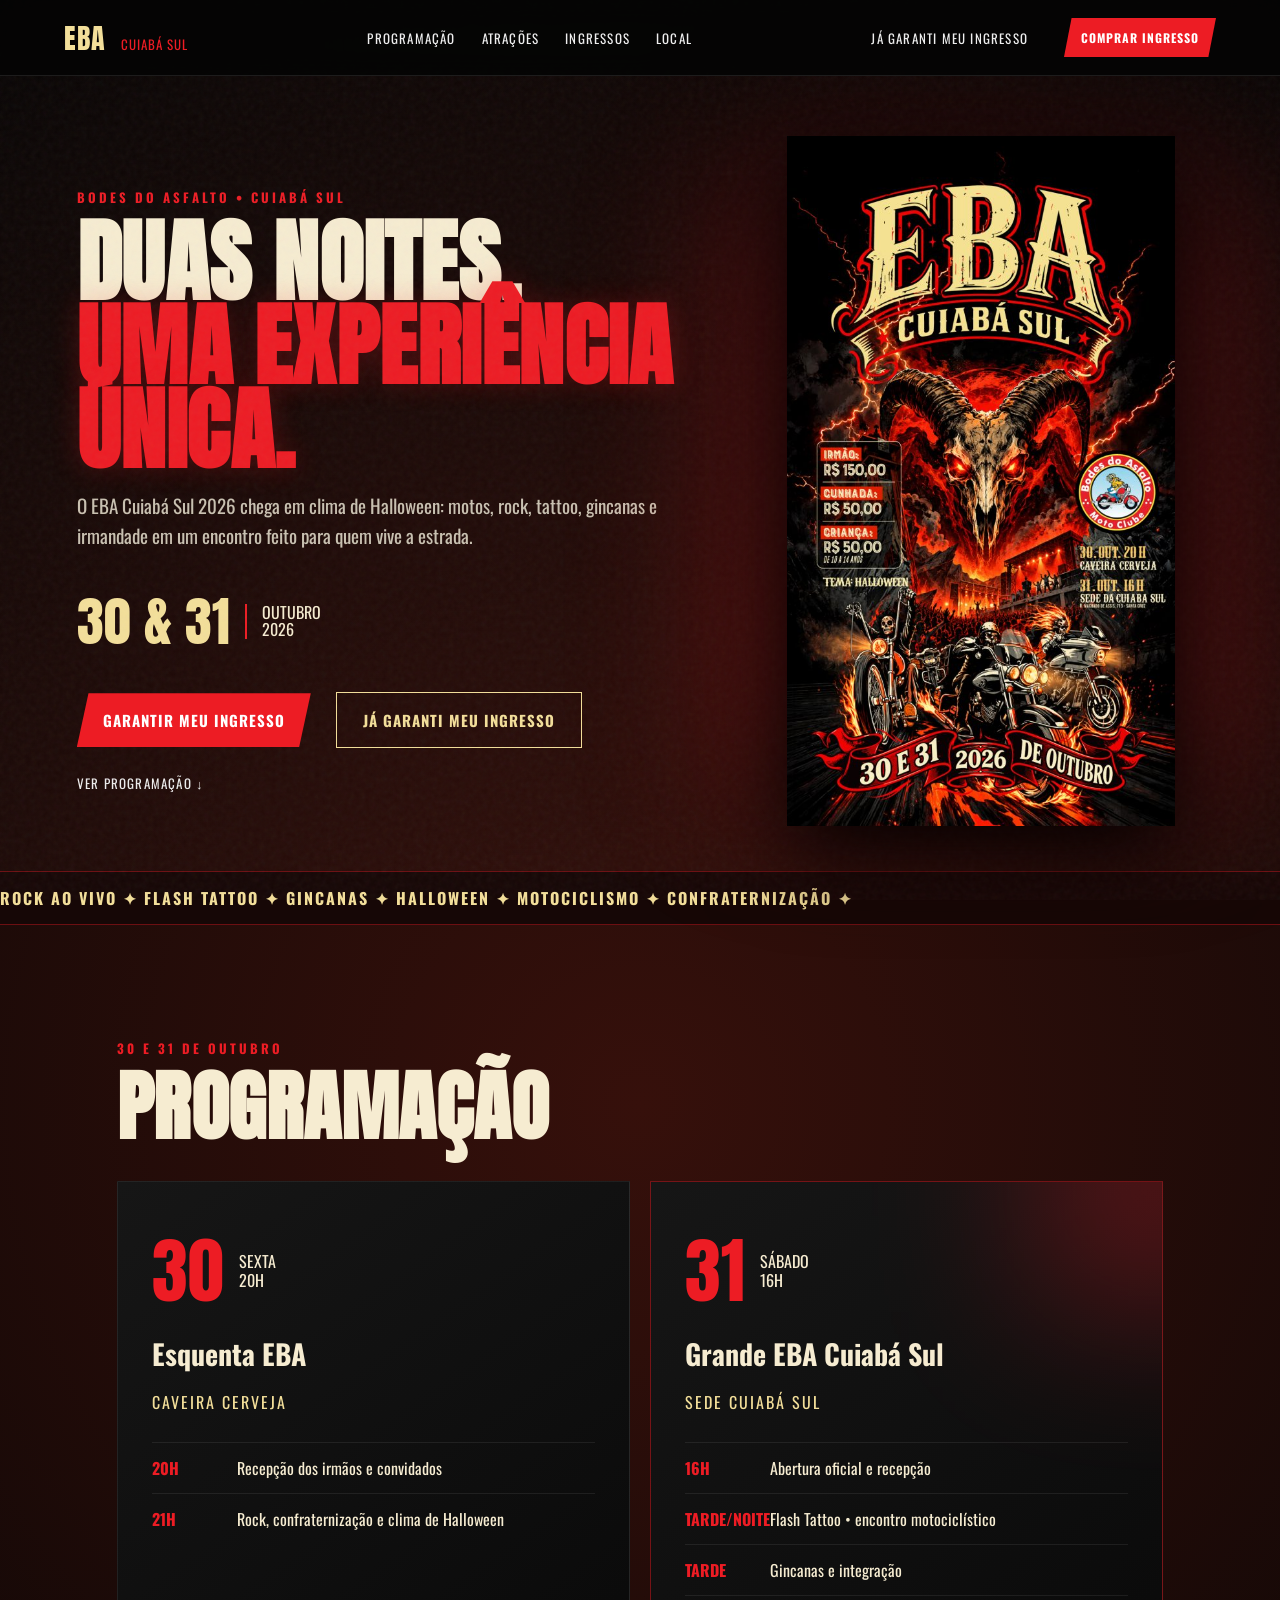
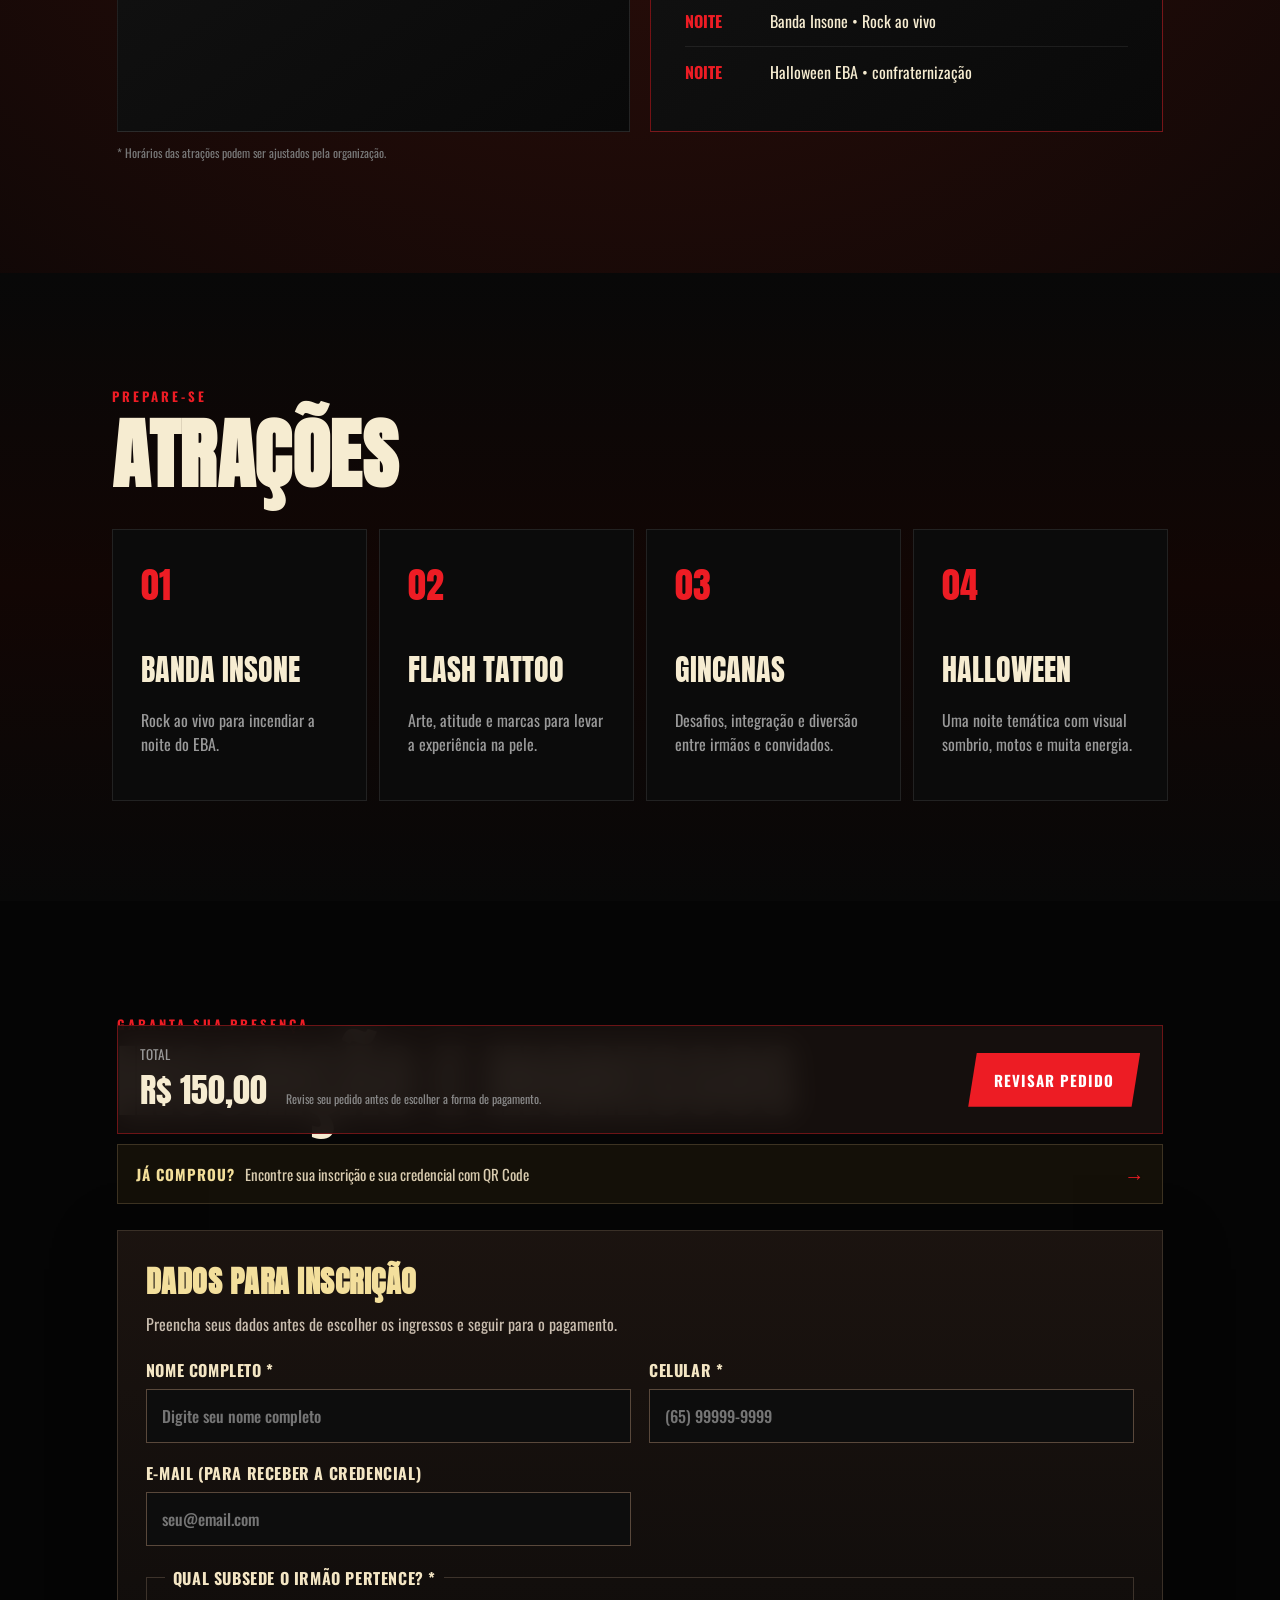
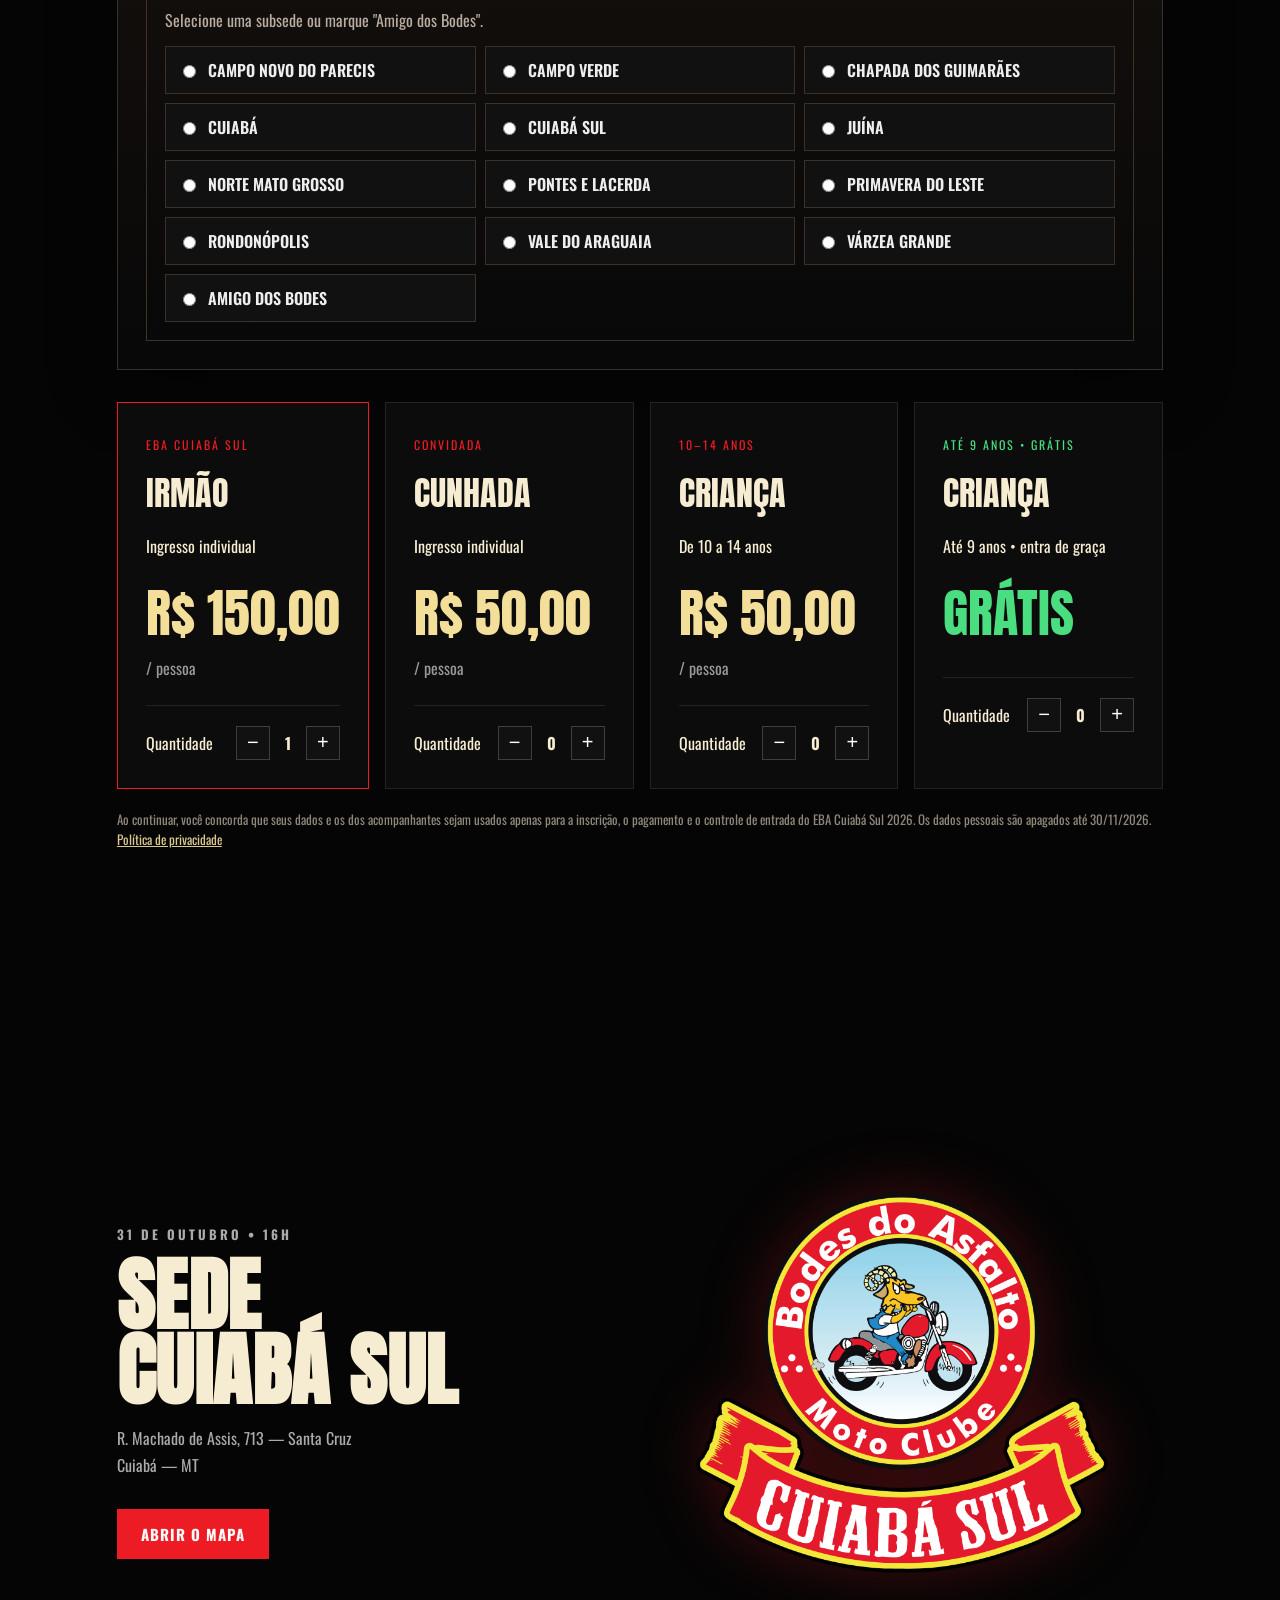
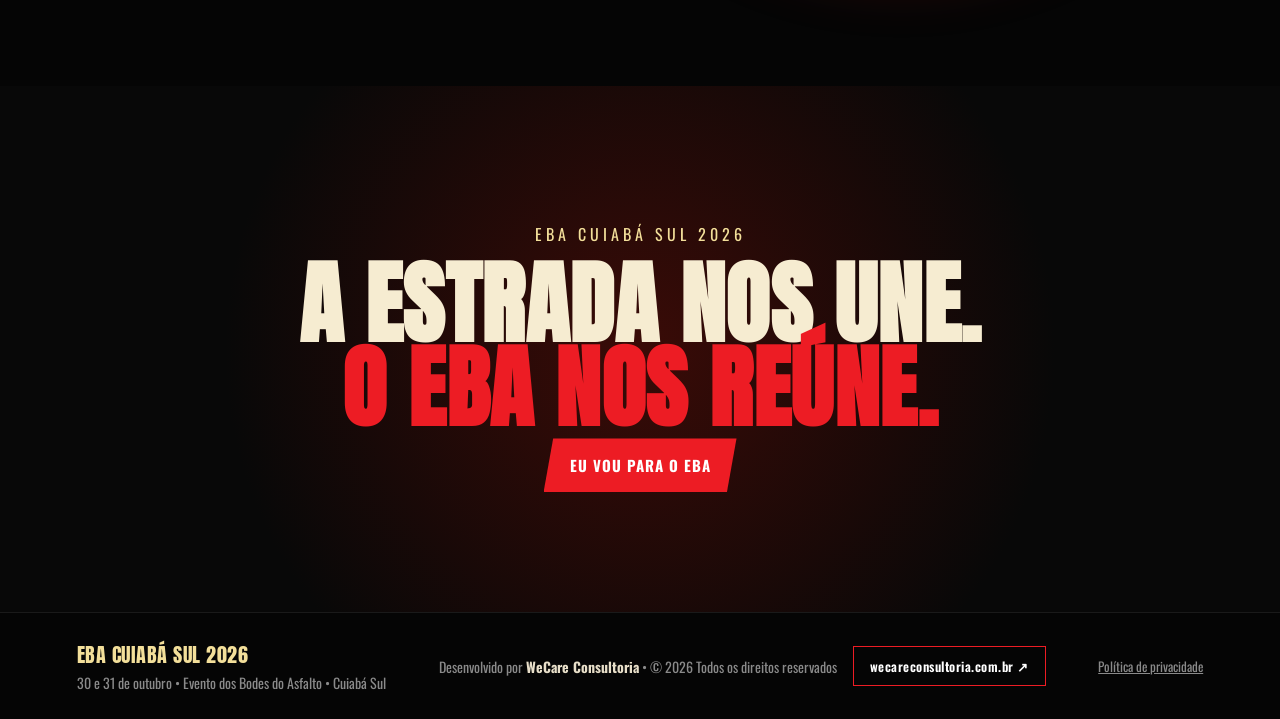
==== public/index.html @ f0565ae1 "Pacote lacrado EBA Cuiabá Sul 2026 (2026-09-26)" ====
<!doctype html><html lang="pt-BR"><head><meta charset="utf-8"><meta name="viewport" content="width=device-width,initial-scale=1"><meta name="theme-color" content="#080808"><title>EBA Cuiabá Sul 2026 — Halloween</title><meta name="description" content="EBA Cuiabá Sul 2026 — 30 e 31 de outubro. Rock, Flash Tattoo, gincanas e Halloween com os Bodes do Asfalto. Ingressos online.">
<link rel="icon" href="/assets/favicon.png" type="image/png">
<meta property="og:type" content="website">
<meta property="og:site_name" content="EBA Cuiabá Sul 2026">
<meta property="og:locale" content="pt_BR">
<meta property="og:url" content="__SITE_URL__/">
<meta property="og:title" content="EBA Cuiabá Sul 2026 — 30 e 31 de outubro">
<meta property="og:description" content="Rock ao vivo, Flash Tattoo, gincanas e Halloween com os Bodes do Asfalto • Cuiabá Sul. Garanta seu ingresso online.">
<meta property="og:image" content="__SITE_URL__/assets/og-image.jpg">
<meta property="og:image:width" content="1200">
<meta property="og:image:height" content="630">
<meta property="og:image:alt" content="Cartaz do EBA Cuiabá Sul 2026">
<meta name="twitter:card" content="summary_large_image"><link rel="preconnect" href="https://fonts.googleapis.com"><link rel="preconnect" href="https://fonts.gstatic.com" crossorigin><link href="https://fonts.googleapis.com/css2?family=Anton&family=Oswald:wght@400;500;600;700&display=swap" rel="stylesheet"><link rel="stylesheet" href="style.css"></head><body>
<div class="embers"></div>
<header><a class="brand" href="#top">EBA <span>CUIABÁ SUL</span></a><nav><a href="#programacao">Programação</a><a href="#atracoes">Atrações</a><a href="#ingressos">Ingressos</a><a href="#local">Local</a></nav><a class="ghost header-mine" href="/minha-inscricao">JÁ GARANTI MEU INGRESSO</a><a class="btn mini" href="#ingressos">COMPRAR INGRESSO</a></header>
<main id="top">
<section class="hero"><div class="hero-copy"><p class="eyebrow">BODES DO ASFALTO • CUIABÁ SUL</p><h1>DUAS NOITES.<br><em>UMA EXPERIÊNCIA<br>ÚNICA.</em></h1><p class="lead">O EBA Cuiabá Sul 2026 chega em clima de Halloween: motos, rock, tattoo, gincanas e irmandade em um encontro feito para quem vive a estrada.</p><div class="date"><strong>30 & 31</strong><span>OUTUBRO<br>2026</span></div><div class="actions"><a class="btn" href="#ingressos">GARANTIR MEU INGRESSO</a><a class="btn btn-outline" href="/minha-inscricao">JÁ GARANTI MEU INGRESSO</a><a class="ghost" href="#programacao">VER PROGRAMAÇÃO ↓</a></div></div><div class="poster-wrap"><img src="assets/poster-600.jpg" srcset="assets/poster-600.jpg 600w, assets/poster-1000.jpg 1000w" sizes="(max-width:850px) 420px, 400px" width="600" height="1067" alt="Cartaz EBA Cuiabá Sul 2026" fetchpriority="high"></div></section>
<section class="ticker"><span>ROCK AO VIVO ✦ FLASH TATTOO ✦ GINCANAS ✦ HALLOWEEN ✦ MOTOCICLISMO ✦ CONFRATERNIZAÇÃO ✦</span></section>
<section id="programacao" class="section"><div class="section-title"><p>30 E 31 DE OUTUBRO</p><h2>PROGRAMAÇÃO</h2></div><div class="days"><article><div class="dayhead"><b>30</b><span>SEXTA<br>20H</span></div><h3>Esquenta EBA</h3><p class="place">Caveira Cerveja</p><ul><li><time>20h</time><span>Recepção dos irmãos e convidados</span></li><li><time>21h</time><span>Rock, confraternização e clima de Halloween</span></li></ul></article><article class="hot"><div class="dayhead"><b>31</b><span>SÁBADO<br>16H</span></div><h3>Grande EBA Cuiabá Sul</h3><p class="place">Sede Cuiabá Sul</p><ul><li><time>16h</time><span>Abertura oficial e recepção</span></li><li><time>tarde/noite</time><span>Flash Tattoo • encontro motociclístico</span></li><li><time>tarde</time><span>Gincanas e integração</span></li><li><time>noite</time><span>Banda Insone • Rock ao vivo</span></li><li><time>noite</time><span>Halloween EBA • confraternização</span></li></ul></article></div><p class="note">* Horários das atrações podem ser ajustados pela organização.</p></section>
<section id="atracoes" class="section attractions"><div class="section-title"><p>PREPARE-SE</p><h2>ATRAÇÕES</h2></div><div class="grid"><article><span>01</span><h3>BANDA INSONE</h3><p>Rock ao vivo para incendiar a noite do EBA.</p></article><article><span>02</span><h3>FLASH TATTOO</h3><p>Arte, atitude e marcas para levar a experiência na pele.</p></article><article><span>03</span><h3>GINCANAS</h3><p>Desafios, integração e diversão entre irmãos e convidados.</p></article><article><span>04</span><h3>HALLOWEEN</h3><p>Uma noite temática com visual sombrio, motos e muita energia.</p></article></div></section>
<section id="ingressos" class="section tickets">
<div class="section-title"><p>GARANTA SUA PRESENÇA</p><h2>INSCRIÇÃO E INGRESSOS</h2></div>
<a class="already-bought" href="/minha-inscricao"><span>Já comprou?</span> Encontre sua inscrição e sua credencial com QR Code <b>→</b></a>

<form class="registration" id="registrationForm" novalidate>
  <h3>DADOS PARA INSCRIÇÃO</h3>
  <p class="intro">Preencha seus dados antes de escolher os ingressos e seguir para o pagamento.</p>
  <div class="form-grid">
    <div class="field"><label for="fullName">Nome completo *</label><input id="fullName" name="fullName" type="text" autocomplete="name" required placeholder="Digite seu nome completo"></div>
    <div class="field"><label for="phone">Celular *</label><input id="phone" name="phone" type="tel" autocomplete="tel" required placeholder="(65) 99999-9999"></div>
    <div class="field"><label for="email">E-mail (para receber a credencial)</label><input id="email" name="email" type="email" autocomplete="email" placeholder="seu@email.com"></div>
    <fieldset class="affiliation">
      <legend>Qual subsede o irmão pertence? *</legend>
      <p>Selecione uma subsede ou marque "Amigo dos Bodes".</p>
      <div class="radio-grid">
        <label class="radio-option"><input type="radio" name="affiliation" value="CAMPO NOVO DO PARECIS" required> CAMPO NOVO DO PARECIS</label>
        <label class="radio-option"><input type="radio" name="affiliation" value="CAMPO VERDE"> CAMPO VERDE</label>
        <label class="radio-option"><input type="radio" name="affiliation" value="CHAPADA DOS GUIMARÃES"> CHAPADA DOS GUIMARÃES</label>
        <label class="radio-option"><input type="radio" name="affiliation" value="CUIABÁ"> CUIABÁ</label>
        <label class="radio-option"><input type="radio" name="affiliation" value="CUIABÁ SUL"> CUIABÁ SUL</label>
        <label class="radio-option"><input type="radio" name="affiliation" value="JUÍNA"> JUÍNA</label>
        <label class="radio-option"><input type="radio" name="affiliation" value="NORTE MATO GROSSO"> NORTE MATO GROSSO</label>
        <label class="radio-option"><input type="radio" name="affiliation" value="PONTES E LACERDA"> PONTES E LACERDA</label>
        <label class="radio-option"><input type="radio" name="affiliation" value="PRIMAVERA DO LESTE"> PRIMAVERA DO LESTE</label>
        <label class="radio-option"><input type="radio" name="affiliation" value="RONDONÓPOLIS"> RONDONÓPOLIS</label>
        <label class="radio-option"><input type="radio" name="affiliation" value="VALE DO ARAGUAIA"> VALE DO ARAGUAIA</label>
        <label class="radio-option"><input type="radio" name="affiliation" value="VÁRZEA GRANDE"> VÁRZEA GRANDE</label>
        <label class="radio-option"><input type="radio" name="affiliation" value="AMIGO DOS BODES"> AMIGO DOS BODES</label>
      </div>
    </fieldset>
  </div>
  <div class="form-error" id="formError"></div>
</form>

<div class="ticket-grid" id="ticketGrid"></div>

<div class="participants" id="participants">
  <h3>QUEM VAI AO EVENTO</h3>
  <p class="intro">Informe o nome de cada pessoa. Eles aparecem na credencial e são conferidos na entrada.</p>
  <div class="participants-grid" id="participantsGrid"></div>
  <div class="form-error" id="participantsError"></div>
</div>

<p class="lgpd-note">Ao continuar, você concorda que seus dados e os dos acompanhantes sejam usados apenas para a inscrição, o pagamento e o controle de entrada do EBA Cuiabá Sul 2026. Os dados pessoais são apagados até 30/11/2026. <a href="/privacidade" target="_blank" rel="noopener">Política de privacidade</a></p>
<div class="checkout">
  <div>
    <small>TOTAL</small>
    <strong id="total">R$ 0,00</strong>
    <p>Revise seu pedido antes de escolher a forma de pagamento.</p>
  </div>
  <button class="btn" id="checkoutBtn" disabled>REVISAR PEDIDO</button>
</div>
</section>
<section id="local" class="section location"><div><p class="eyebrow">31 DE OUTUBRO • 16H</p><h2>SEDE<br>CUIABÁ SUL</h2><p>R. Machado de Assis, 713 — Santa Cruz<br>Cuiabá — MT</p><a class="btn map-btn" target="_blank" rel="noopener" href="https://share.google/f4AAAOdwcrTIHByKu">ABRIR O MAPA</a></div><div class="club-logo"><img src="assets/logo-cuiaba-sul.png" alt="Bodes do Asfalto Moto Clube — Cuiabá Sul"></div></section>
<section class="final"><p>EBA CUIABÁ SUL 2026</p><h2>A ESTRADA NOS UNE.<br><span>O EBA NOS REÚNE.</span></h2><a class="btn" href="#ingressos">EU VOU PARA O EBA</a></section>

<!-- Modal revisão de pedido (#10 + #15) -->
<div class="modal-overlay hidden" id="reviewModal">
  <div class="modal review-modal">
    <h3>REVISAR PEDIDO</h3>
    <div id="reviewBody"></div>
    <div class="modal-actions review-pay-actions">
      <button class="ghost" id="reviewCancel">VOLTAR</button>
      <button class="btn" id="reviewPayPresencial" style="background:#1e3a5f">PAGAR NO EVENTO</button>
      <button class="btn" id="reviewPayOnline">PAGAR ONLINE (PIX OU CARTÃO)</button>
    </div>
  </div>
</div>
</main><footer class="site-footer site-footer-main">
  <div class="sf-event"><b>EBA CUIABÁ SUL 2026</b><span>30 e 31 de outubro • Evento dos Bodes do Asfalto • Cuiabá Sul</span></div>
  <div class="sf-dev">
    <span>Desenvolvido por <b>WeCare Consultoria</b> • © 2026 Todos os direitos reservados</span>
    <a class="sf-btn" href="https://wecareconsultoria.com.br" target="_blank" rel="noopener">wecareconsultoria.com.br ↗</a>
  </div>
  <a class="sf-privacy" href="/privacidade">Política de privacidade</a>
</footer>
<div class="toast" id="toast"></div><script src="app.js"></script></body></html>
---- public/style.css ----
:root{--red:#ed1c24;--orange:#ff4b0b;--cream:#f3df9a;--black:#070707;--panel:#111;--muted:#aaa}*{box-sizing:border-box}html{scroll-behavior:smooth}body{margin:0;background:#050505;color:#f6ecd1;font-family:Oswald,Arial,sans-serif;background-image:radial-gradient(circle at 50% 20%,#36100b 0,transparent 30%);overflow-x:hidden}body:before{content:"";position:fixed;inset:0;pointer-events:none;opacity:.16;background-image:url("data:image/svg+xml,%3Csvg viewBox='0 0 180 180' xmlns='http://www.w3.org/2000/svg'%3E%3Cfilter id='n'%3E%3CfeTurbulence type='fractalNoise' baseFrequency='.9' numOctaves='4' stitchTiles='stitch'/%3E%3C/filter%3E%3Crect width='100%25' height='100%25' filter='url(%23n)' opacity='.3'/%3E%3C/svg%3E")}header{height:76px;padding:0 5vw;display:flex;align-items:center;gap:36px;position:sticky;top:0;z-index:20;background:#050505e8;border-bottom:1px solid #ffffff18;backdrop-filter:blur(12px)}.brand{font-family:Anton;color:var(--cream);font-size:28px;text-decoration:none;letter-spacing:1px}.brand span{font-family:Oswald;color:var(--red);font-size:13px;margin-left:7px}nav{display:flex;gap:26px;margin:auto}nav a,.ghost{color:#eee;text-decoration:none;text-transform:uppercase;font-size:13px;letter-spacing:1.2px}.btn{display:inline-block;border:0;background:var(--red);color:#fff;text-decoration:none;padding:16px 26px;font:700 15px Oswald;letter-spacing:1px;clip-path:polygon(5% 0,100% 0,95% 100%,0 100%);cursor:pointer;transition:.2s}.btn:hover{background:var(--orange);transform:translateY(-2px)}.btn.mini{padding:11px 17px;font-size:12px}.hero{min-height:780px;max-width:1380px;margin:auto;padding:60px 6vw 40px;display:grid;grid-template-columns:1.05fr .75fr;align-items:center;gap:60px}.eyebrow,.section-title p{color:var(--red);font-weight:700;letter-spacing:3px;font-size:13px}.hero h1,.section h2,.final h2{font-family:Anton;margin:8px 0;line-height:.94;letter-spacing:.5px}.hero h1{font-size:clamp(58px,7vw,108px)}.hero h1 em{font-style:normal;color:var(--red);text-shadow:0 0 28px #ed1c2440}.lead{max-width:650px;color:#c9c1b1;font-size:19px;line-height:1.55}.date{display:flex;align-items:center;gap:15px;margin:30px 0}.date strong{font:400 54px Anton;color:var(--cream)}.date span{border-left:2px solid var(--red);padding-left:15px;line-height:1.1}.actions{display:flex;align-items:center;gap:25px}.poster-wrap{position:relative}.poster-wrap:before{content:"";position:absolute;inset:5% -8%;background:#ed1c24;filter:blur(80px);opacity:.25}.poster-wrap img{position:relative;width:100%;max-height:690px;object-fit:contain;filter:drop-shadow(0 25px 45px #000)}.ticker{overflow:hidden;border-block:1px solid #ed1c2466;background:#160706;padding:14px 0;color:var(--cream);font-weight:700;letter-spacing:2px;white-space:nowrap}.ticker span{display:block;width:max-content;animation:tick 24s linear infinite}@keyframes tick{to{transform:translate(-50%)}}.section{max-width:1200px;margin:auto;padding:100px 6vw}.section-title{margin-bottom:38px}.section h2{font-size:clamp(50px,6vw,82px)}.days{display:grid;grid-template-columns:1fr 1fr;gap:20px}.days article{background:linear-gradient(145deg,#161616,#090909);border:1px solid #ffffff17;padding:34px;position:relative;overflow:hidden}.days article.hot{border-color:#ed1c2477}.days article.hot:after{content:"";position:absolute;width:250px;height:250px;background:#ed1c24;right:-120px;top:-120px;filter:blur(80px);opacity:.3}.dayhead{display:flex;align-items:center;gap:15px}.dayhead b{font:72px Anton;color:var(--red)}.dayhead span{line-height:1.2}.days h3{font-size:28px;margin:8px 0}.place{color:var(--cream);text-transform:uppercase;letter-spacing:2px}.days ul{list-style:none;padding:0;margin:28px 0 0}.days li{display:grid;grid-template-columns:70px 1fr;gap:15px;padding:13px 0;border-top:1px solid #ffffff13}.days time{color:var(--red);font-weight:700;text-transform:uppercase}.note{font-size:12px;color:#777}.attractions{max-width:none;background:linear-gradient(#080808,#120604,#080808)}.attractions>.section-title,.attractions>.grid{max-width:1056px;margin-left:auto;margin-right:auto}.grid{display:grid;grid-template-columns:repeat(4,1fr);gap:12px}.grid article{min-height:250px;border:1px solid #ffffff18;padding:28px;background:#0b0b0b}.grid article:hover{border-color:var(--red);transform:translateY(-5px);transition:.2s}.grid span{color:var(--red);font:36px Anton}.grid h3{font:30px Anton;margin:35px 0 8px}.grid p{color:#999;line-height:1.5}.ticket-grid{display:grid;grid-template-columns:repeat(3,1fr);gap:16px}.ticket{background:#0c0c0c;border:1px solid #ffffff18;padding:28px}.ticket.featured{border-color:var(--red)}.ticket .tag{color:var(--red);font-size:12px;letter-spacing:2px}.ticket h3{font:34px Anton;margin:12px 0}.ticket .price{font:52px Anton;color:var(--cream)}.ticket .price small{font:16px Oswald;color:#999}.qty{display:flex;align-items:center;justify-content:space-between;margin-top:25px;border-top:1px solid #ffffff18;padding-top:20px}.counter{display:flex;align-items:center;gap:15px}.counter button{width:34px;height:34px;border:1px solid #ffffff30;background:#111;color:#fff;font-size:20px;cursor:pointer}.checkout{position:sticky;bottom:16px;margin-top:24px;padding:18px 22px;background:#17100eef;border:1px solid #ed1c2466;backdrop-filter:blur(14px);display:flex;justify-content:space-between;align-items:center;z-index:10}.checkout small{display:block;color:#999}.checkout strong{font:34px Anton}.checkout p{display:inline;margin-left:15px;color:#888;font-size:12px}.checkout .btn:disabled{opacity:.35;cursor:not-allowed}.location{display:grid;grid-template-columns:1fr 1fr;align-items:center;min-height:500px}.location h2{font-size:80px}.location p{color:#aaa;line-height:1.7}.skull{font-size:230px;text-align:center;filter:drop-shadow(0 0 40px #ed1c2460);opacity:.7}.final{text-align:center;padding:120px 6vw;background:radial-gradient(circle,#3a0b07 0,#080808 60%)}.final>p{letter-spacing:4px;color:var(--cream)}.final h2{font-size:clamp(48px,7vw,90px)}.final h2 span{color:var(--red)}footer{padding:35px 6vw;border-top:1px solid #ffffff15;display:flex;justify-content:space-between;color:#777}footer div{display:flex;gap:15px}footer b{color:var(--cream)}.toast{position:fixed;right:20px;bottom:20px;background:#151515;border:1px solid var(--red);padding:14px 18px;z-index:99;display:none;max-width:340px}@media(max-width:850px){header nav{display:none}.mini{margin-left:auto}.hero{grid-template-columns:1fr;padding-top:45px}.poster-wrap{order:-1}.poster-wrap img{max-height:510px}.hero h1{font-size:58px}.days,.grid,.ticket-grid,.location{grid-template-columns:1fr}.grid{gap:8px}.grid article{min-height:180px}.checkout p{display:none}.skull{font-size:150px}.section{padding:70px 5vw}.actions{align-items:flex-start;flex-direction:column}.hero{gap:20px}.poster-wrap{max-width:420px;margin:auto}footer{flex-direction:column;gap:10px}.location h2{font-size:58px}}.registration{margin-bottom:32px;padding:28px;border:1px solid #3a3027;background:linear-gradient(180deg,#1c1410f5,#080808fa);box-shadow:0 18px 60px #00000059}.registration h3{font-family:Anton,sans-serif;font-size:30px;margin:0 0 8px;color:#f3df9c;letter-spacing:.5px}.registration .intro{margin:0 0 22px;color:#c8bcae}.form-grid{display:grid;grid-template-columns:1fr 1fr;gap:18px}.field{display:flex;flex-direction:column;gap:7px}.field.full{grid-column:1/-1}.field label,.affiliation legend{font-family:Oswald,sans-serif;font-weight:700;text-transform:uppercase;letter-spacing:.6px;color:#f4e6c4}.field input{width:100%;box-sizing:border-box;background:#0d0d0d;border:1px solid #59483b;color:#fff;padding:14px 15px;font:500 16px Oswald,sans-serif;outline:none}.field input:focus{border-color:#e31b12;box-shadow:0 0 0 2px #e31b1229}.affiliation{grid-column:1/-1;border:1px solid #3d332b;padding:18px;margin:2px 0 0}.affiliation legend{padding:0 8px}.affiliation>p{margin:0 0 14px;color:#b9ada1}.radio-grid{display:grid;grid-template-columns:repeat(3,minmax(0,1fr));gap:9px}.radio-option{display:flex;align-items:center;gap:9px;border:1px solid #3b312a;background:#111;padding:11px 12px;cursor:pointer;color:#eee;font-family:Oswald,sans-serif;font-weight:600}.radio-option:has(input:checked){border-color:#e31b12;background:#21100e}.radio-option input{accent-color:#e31b12}.form-error{display:none;margin:14px 0 0;padding:12px;border-left:3px solid #e31b12;background:#200d0b;color:#ffd9d5}.checkout-note{max-width:620px;color:#a99e94;font-size:13px;line-height:1.5}@media(max-width:760px){.form-grid{grid-template-columns:1fr}.field.full,.affiliation{grid-column:auto}.radio-grid{grid-template-columns:1fr}.registration{padding:20px}}.club-logo{text-align:center}.club-logo img{width:min(100%,430px);height:auto;object-fit:contain;filter:drop-shadow(0 0 30px #ed1c2440)}@media(max-width:850px){.club-logo img{max-width:300px}}.map-btn{display:inline-block;margin-top:14px;background:var(--red);color:#fff;text-transform:uppercase;clip-path:none;border-radius:0;padding:14px 24px}.map-btn:hover{background:var(--orange);color:#fff}.modal-overlay{position:fixed;inset:0;background:#000000bf;display:flex;align-items:center;justify-content:center;z-index:200;padding:20px}.modal{background:#111;border:1px solid #333;padding:32px;max-width:500px;width:100%;text-align:center}.modal h3{font-family:Anton;font-size:30px;margin:0 0 16px;letter-spacing:.5px}.review-person{text-align:left;border:1px solid #2a2a2a;padding:14px;margin-bottom:12px;background:#0c0c0c}.review-person p{margin:3px 0;font-size:15px;color:#ccc}.review-person strong{color:#f3df9a}.review-items{text-align:left;margin-bottom:12px}.review-row{display:flex;justify-content:space-between;padding:8px 0;border-bottom:1px solid #1a1a1a;font-size:15px}.review-row b{color:#f3df9a}.review-total{display:flex;justify-content:space-between;padding:12px 0;font-size:18px;border-top:2px solid #333;margin-bottom:14px}.review-total strong{font-family:Anton;font-size:26px;color:#f3df9a}.review-note{color:#888;font-size:13px;margin:0 0 18px}.review-pay-actions{display:flex;gap:10px;justify-content:center;flex-wrap:wrap}.review-pay-actions .btn,.review-pay-actions .ghost{flex:1;min-width:130px;padding:13px 12px;font-size:13px}.modal-actions{display:flex;gap:10px;justify-content:center;margin-top:20px;flex-wrap:wrap}.modal-actions .ghost{background:none;border:1px solid #444;color:#aaa;padding:12px 22px;font:700 14px Oswald;letter-spacing:1px;cursor:pointer}.modal-actions .ghost:hover{border-color:#fff;color:#fff}.hidden{display:none!important}.header-mine{white-space:nowrap}.btn-outline{background:transparent;border:1px solid var(--cream);color:var(--cream)}.btn-outline:hover{background:var(--cream);color:#111}.already-bought{display:flex;align-items:center;gap:10px;flex-wrap:wrap;margin:-14px 0 26px;padding:14px 18px;background:#141008;border:1px solid #3d3322;color:#d9ccb0;text-decoration:none;font-size:15px}.already-bought span{color:var(--cream);font-weight:700;text-transform:uppercase;letter-spacing:1px}.already-bought b{margin-left:auto;color:var(--red);font-size:20px}.already-bought:hover{border-color:var(--cream)}@media(max-width:1100px){.header-mine{display:none}}@media(max-width:850px){.actions .btn{width:100%;text-align:center}}.actions{flex-wrap:wrap}.btn-outline{clip-path:none}.participants{margin-top:24px;padding:24px 28px;border:1px solid #3a3027;background:linear-gradient(180deg,#1c1410f5,#080808fa)}.participants h3{font-family:Anton,sans-serif;font-size:28px;margin:0 0 6px;color:#f3df9c;letter-spacing:.5px}.participants .intro{margin:0 0 18px;color:#c8bcae}.participants-grid{display:grid;grid-template-columns:1fr 1fr;gap:14px 18px}.participant-buyer{display:flex;flex-direction:column;gap:7px}.participant-buyer span{font-family:Oswald,sans-serif;font-weight:700;text-transform:uppercase;letter-spacing:.6px;color:#f4e6c4}.participant-buyer b{padding:14px 15px;border:1px dashed #59483b;color:#bfb3a2;font-weight:500}.field input.invalid{border-color:#e31b12;box-shadow:0 0 0 2px #e31b1233}@media(max-width:760px){.participants-grid{grid-template-columns:1fr}.participants{padding:20px}}footer.site-footer{display:flex;flex-wrap:wrap;align-items:center;justify-content:space-between;gap:14px 24px;padding:26px 6vw;border-top:1px solid #ffffff15;background:#050505;color:#8a8a8a;font-size:14px}footer.site-footer div{display:flex;gap:0}.site-footer .sf-event{flex-direction:column;gap:2px}.site-footer .sf-event b{color:var(--cream);font-family:Anton,sans-serif;font-weight:400;font-size:20px;letter-spacing:.5px}.site-footer .sf-dev{align-items:center;flex-wrap:wrap;gap:10px 16px!important}.site-footer .sf-dev b{color:#e8dfc9}.site-footer .sf-btn{display:inline-flex;align-items:center;gap:6px;padding:9px 16px;border:1px solid var(--red);color:#fff;text-decoration:none;font-weight:600;letter-spacing:.5px;font-size:13px;transition:.2s}.site-footer .sf-btn:hover{background:var(--red)}.site-footer .sf-privacy{color:#8a8a8a;font-size:13px}.site-footer .sf-privacy:hover{color:#fff}@media(max-width:850px){footer.site-footer{flex-direction:column;align-items:flex-start;text-align:left}}.lgpd-note{margin:20px 0 0;color:#8f877a;font-size:13px;line-height:1.6}.lgpd-note a{color:#d9c98f}.ticket-grid{grid-template-columns:repeat(4,1fr)}.ticket .tag.free,.ticket .price.free{color:#4ade80}@media(max-width:1100px){.ticket-grid{grid-template-columns:repeat(2,1fr)}}@media(max-width:850px){.ticket-grid{grid-template-columns:1fr}}.poster-wrap img{height:auto}.ticket .price small{display:block;margin-top:4px}
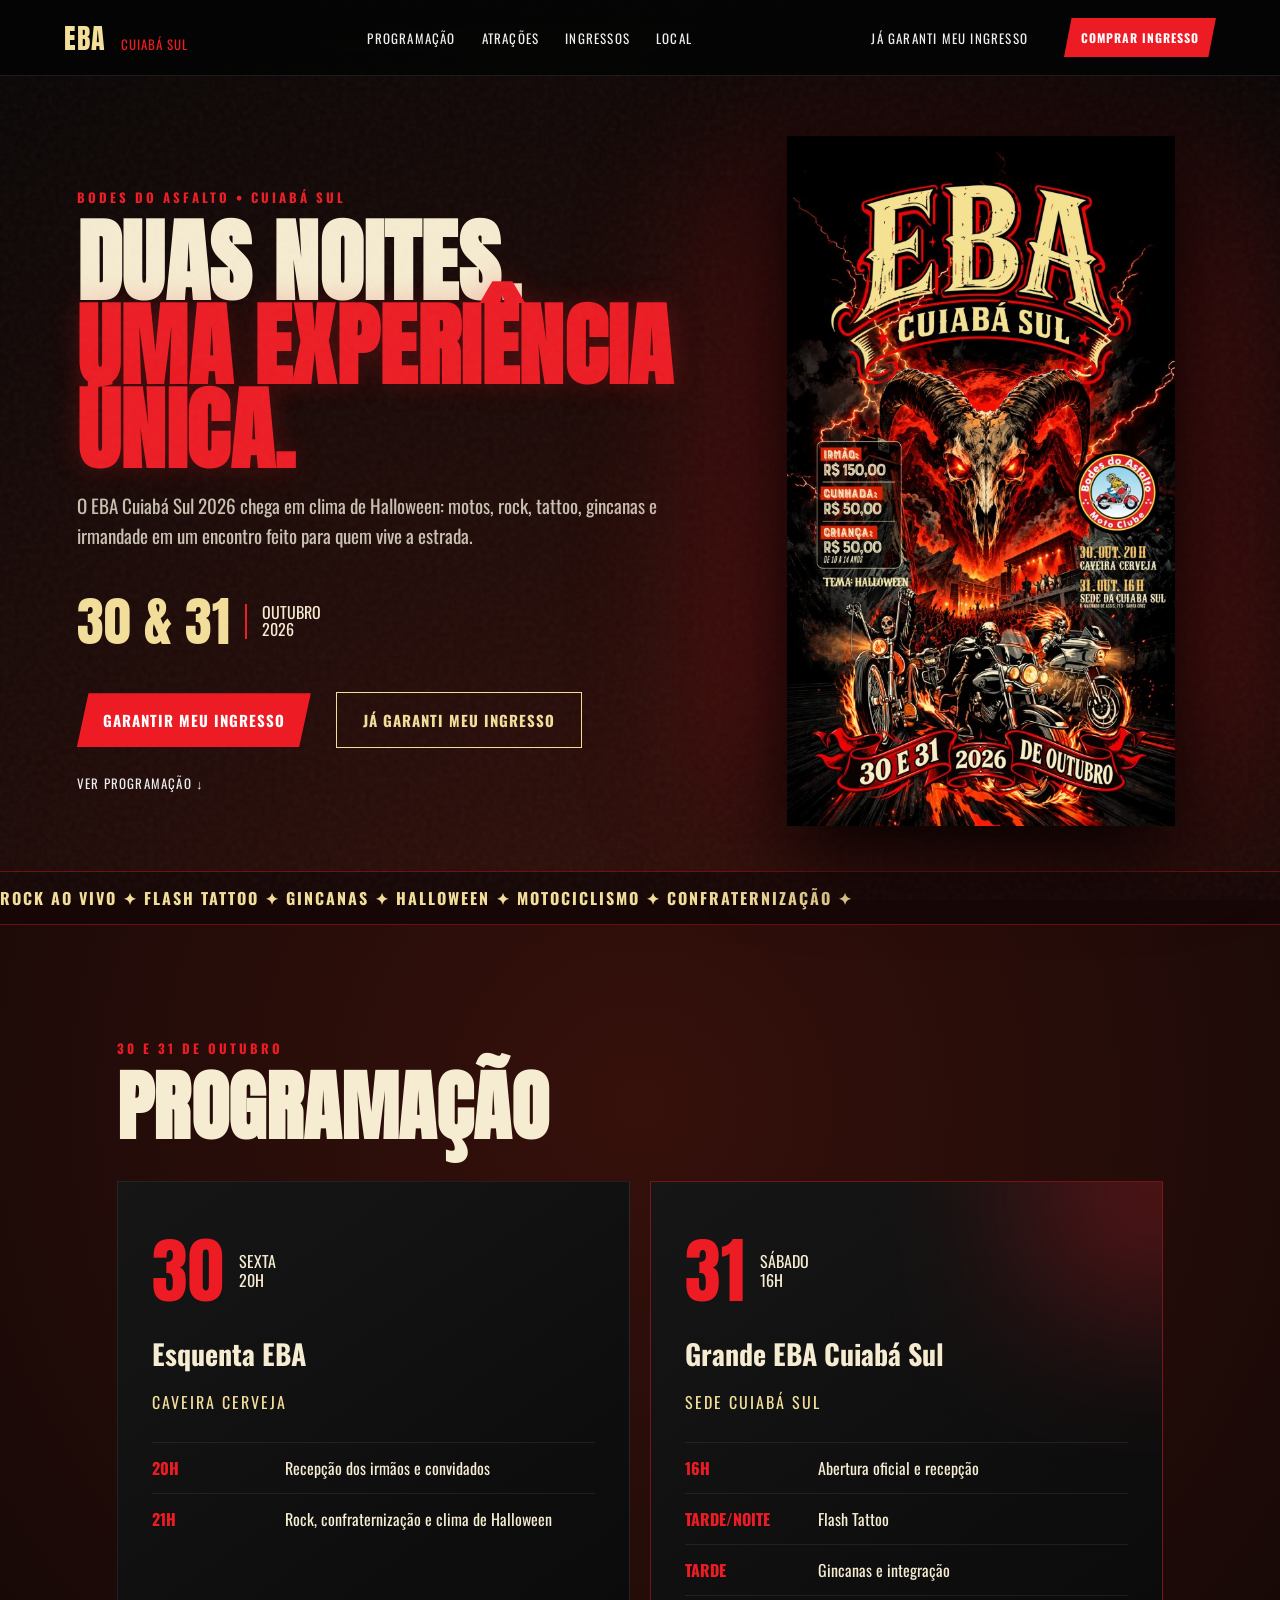
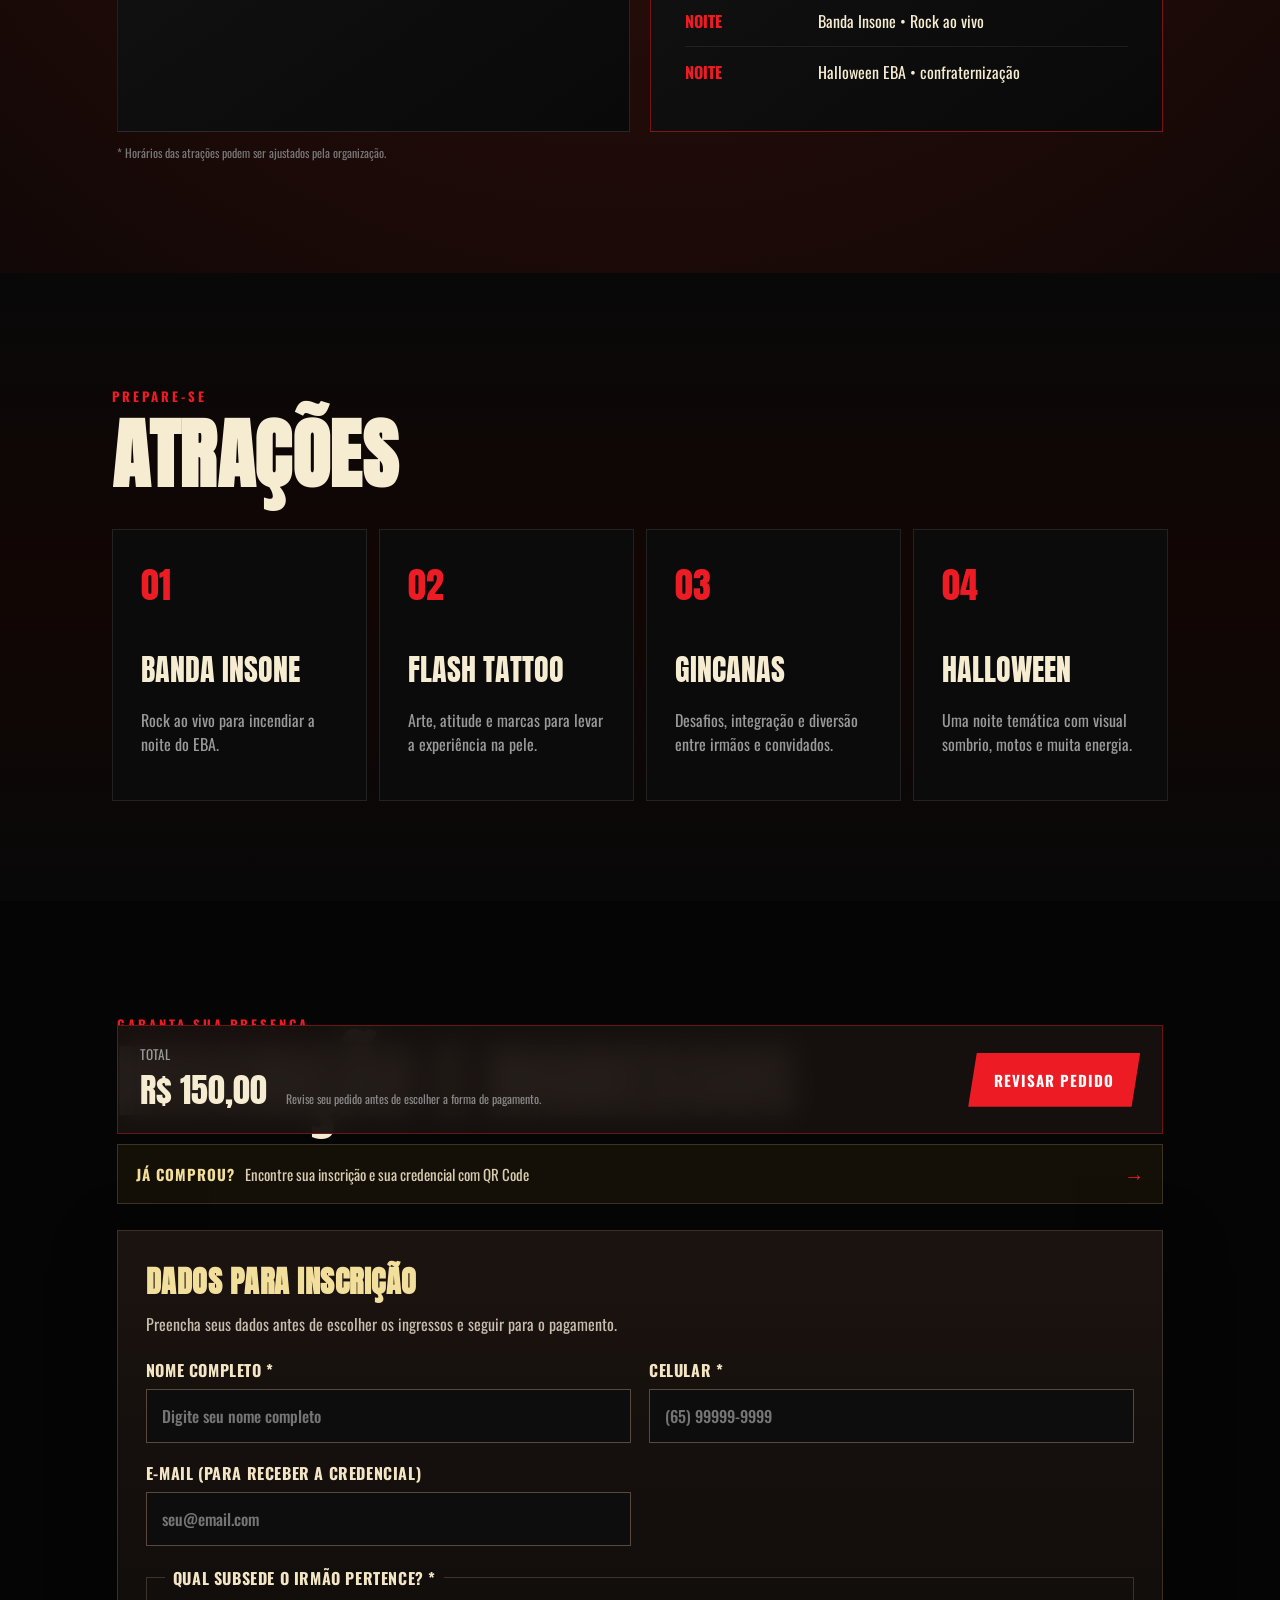
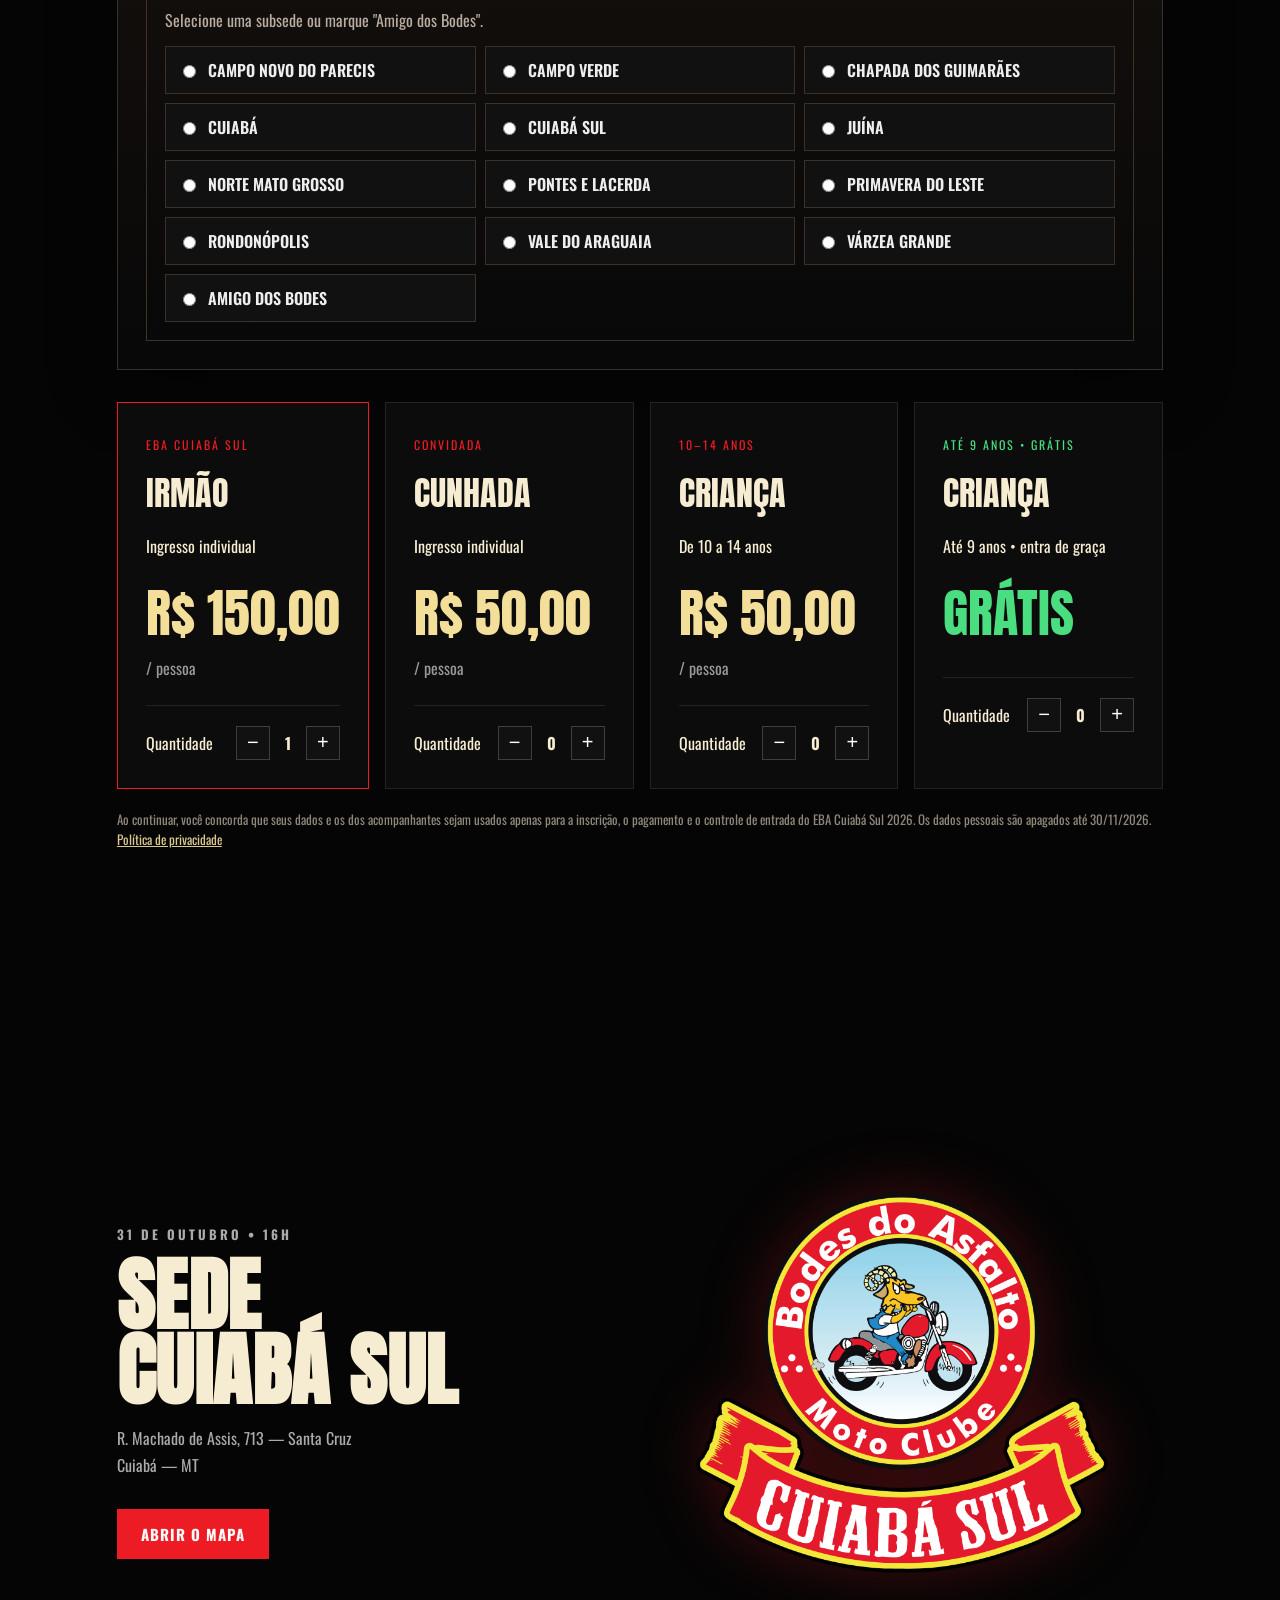
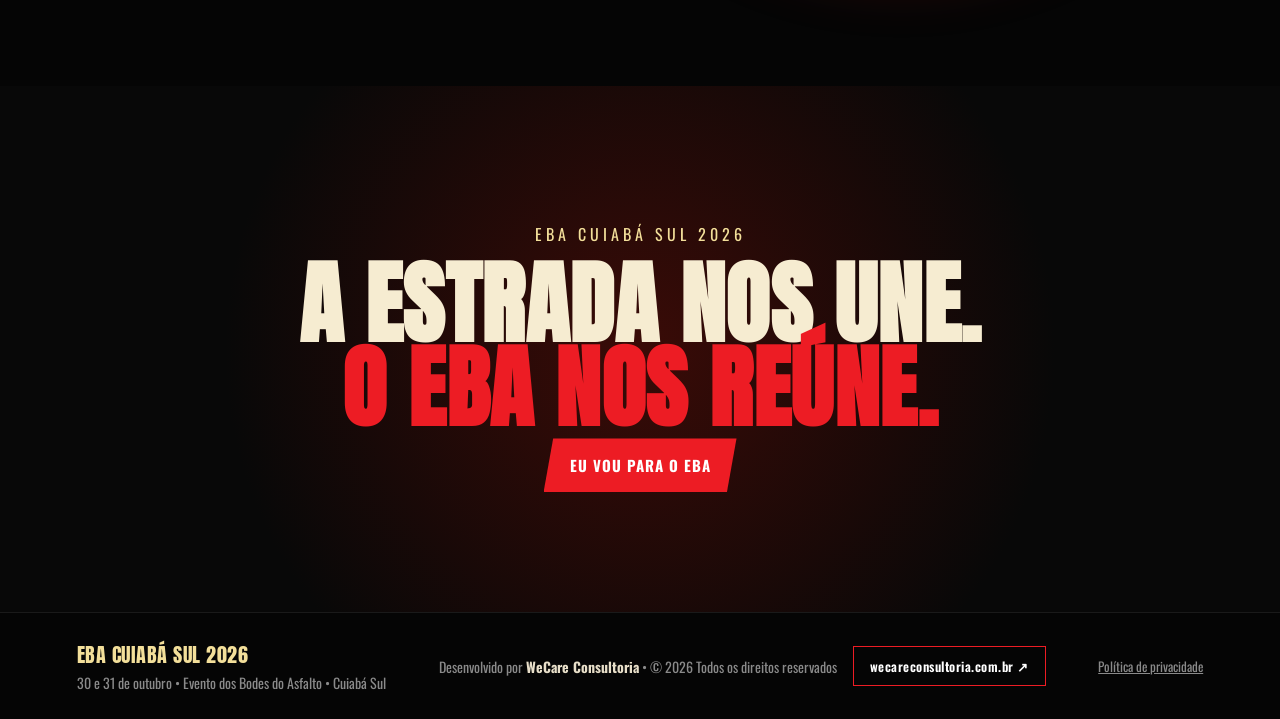
==== commit 8843ece4: "Programação: remove 'encontro motociclístico' do dia 31 e ajusta coluna de horários" ====
--- a/public/index.html
+++ b/public/index.html
@@ -16,7 +16,7 @@
 <main id="top">
 <section class="hero"><div class="hero-copy"><p class="eyebrow">BODES DO ASFALTO • CUIABÁ SUL</p><h1>DUAS NOITES.<br><em>UMA EXPERIÊNCIA<br>ÚNICA.</em></h1><p class="lead">O EBA Cuiabá Sul 2026 chega em clima de Halloween: motos, rock, tattoo, gincanas e irmandade em um encontro feito para quem vive a estrada.</p><div class="date"><strong>30 & 31</strong><span>OUTUBRO<br>2026</span></div><div class="actions"><a class="btn" href="#ingressos">GARANTIR MEU INGRESSO</a><a class="btn btn-outline" href="/minha-inscricao">JÁ GARANTI MEU INGRESSO</a><a class="ghost" href="#programacao">VER PROGRAMAÇÃO ↓</a></div></div><div class="poster-wrap"><img src="assets/poster-600.jpg" srcset="assets/poster-600.jpg 600w, assets/poster-1000.jpg 1000w" sizes="(max-width:850px) 420px, 400px" width="600" height="1067" alt="Cartaz EBA Cuiabá Sul 2026" fetchpriority="high"></div></section>
 <section class="ticker"><span>ROCK AO VIVO ✦ FLASH TATTOO ✦ GINCANAS ✦ HALLOWEEN ✦ MOTOCICLISMO ✦ CONFRATERNIZAÇÃO ✦</span></section>
-<section id="programacao" class="section"><div class="section-title"><p>30 E 31 DE OUTUBRO</p><h2>PROGRAMAÇÃO</h2></div><div class="days"><article><div class="dayhead"><b>30</b><span>SEXTA<br>20H</span></div><h3>Esquenta EBA</h3><p class="place">Caveira Cerveja</p><ul><li><time>20h</time><span>Recepção dos irmãos e convidados</span></li><li><time>21h</time><span>Rock, confraternização e clima de Halloween</span></li></ul></article><article class="hot"><div class="dayhead"><b>31</b><span>SÁBADO<br>16H</span></div><h3>Grande EBA Cuiabá Sul</h3><p class="place">Sede Cuiabá Sul</p><ul><li><time>16h</time><span>Abertura oficial e recepção</span></li><li><time>tarde/noite</time><span>Flash Tattoo • encontro motociclístico</span></li><li><time>tarde</time><span>Gincanas e integração</span></li><li><time>noite</time><span>Banda Insone • Rock ao vivo</span></li><li><time>noite</time><span>Halloween EBA • confraternização</span></li></ul></article></div><p class="note">* Horários das atrações podem ser ajustados pela organização.</p></section>
+<section id="programacao" class="section"><div class="section-title"><p>30 E 31 DE OUTUBRO</p><h2>PROGRAMAÇÃO</h2></div><div class="days"><article><div class="dayhead"><b>30</b><span>SEXTA<br>20H</span></div><h3>Esquenta EBA</h3><p class="place">Caveira Cerveja</p><ul><li><time>20h</time><span>Recepção dos irmãos e convidados</span></li><li><time>21h</time><span>Rock, confraternização e clima de Halloween</span></li></ul></article><article class="hot"><div class="dayhead"><b>31</b><span>SÁBADO<br>16H</span></div><h3>Grande EBA Cuiabá Sul</h3><p class="place">Sede Cuiabá Sul</p><ul><li><time>16h</time><span>Abertura oficial e recepção</span></li><li><time>tarde/noite</time><span>Flash Tattoo</span></li><li><time>tarde</time><span>Gincanas e integração</span></li><li><time>noite</time><span>Banda Insone • Rock ao vivo</span></li><li><time>noite</time><span>Halloween EBA • confraternização</span></li></ul></article></div><p class="note">* Horários das atrações podem ser ajustados pela organização.</p></section>
 <section id="atracoes" class="section attractions"><div class="section-title"><p>PREPARE-SE</p><h2>ATRAÇÕES</h2></div><div class="grid"><article><span>01</span><h3>BANDA INSONE</h3><p>Rock ao vivo para incendiar a noite do EBA.</p></article><article><span>02</span><h3>FLASH TATTOO</h3><p>Arte, atitude e marcas para levar a experiência na pele.</p></article><article><span>03</span><h3>GINCANAS</h3><p>Desafios, integração e diversão entre irmãos e convidados.</p></article><article><span>04</span><h3>HALLOWEEN</h3><p>Uma noite temática com visual sombrio, motos e muita energia.</p></article></div></section>
 <section id="ingressos" class="section tickets">
 <div class="section-title"><p>GARANTA SUA PRESENÇA</p><h2>INSCRIÇÃO E INGRESSOS</h2></div>
--- a/public/style.css
+++ b/public/style.css
@@ -1 +1 @@
-:root{--red:#ed1c24;--orange:#ff4b0b;--cream:#f3df9a;--black:#070707;--panel:#111;--muted:#aaa}*{box-sizing:border-box}html{scroll-behavior:smooth}body{margin:0;background:#050505;color:#f6ecd1;font-family:Oswald,Arial,sans-serif;background-image:radial-gradient(circle at 50% 20%,#36100b 0,transparent 30%);overflow-x:hidden}body:before{content:"";position:fixed;inset:0;pointer-events:none;opacity:.16;background-image:url("data:image/svg+xml,%3Csvg viewBox='0 0 180 180' xmlns='http://www.w3.org/2000/svg'%3E%3Cfilter id='n'%3E%3CfeTurbulence type='fractalNoise' baseFrequency='.9' numOctaves='4' stitchTiles='stitch'/%3E%3C/filter%3E%3Crect width='100%25' height='100%25' filter='url(%23n)' opacity='.3'/%3E%3C/svg%3E")}header{height:76px;padding:0 5vw;display:flex;align-items:center;gap:36px;position:sticky;top:0;z-index:20;background:#050505e8;border-bottom:1px solid #ffffff18;backdrop-filter:blur(12px)}.brand{font-family:Anton;color:var(--cream);font-size:28px;text-decoration:none;letter-spacing:1px}.brand span{font-family:Oswald;color:var(--red);font-size:13px;margin-left:7px}nav{display:flex;gap:26px;margin:auto}nav a,.ghost{color:#eee;text-decoration:none;text-transform:uppercase;font-size:13px;letter-spacing:1.2px}.btn{display:inline-block;border:0;background:var(--red);color:#fff;text-decoration:none;padding:16px 26px;font:700 15px Oswald;letter-spacing:1px;clip-path:polygon(5% 0,100% 0,95% 100%,0 100%);cursor:pointer;transition:.2s}.btn:hover{background:var(--orange);transform:translateY(-2px)}.btn.mini{padding:11px 17px;font-size:12px}.hero{min-height:780px;max-width:1380px;margin:auto;padding:60px 6vw 40px;display:grid;grid-template-columns:1.05fr .75fr;align-items:center;gap:60px}.eyebrow,.section-title p{color:var(--red);font-weight:700;letter-spacing:3px;font-size:13px}.hero h1,.section h2,.final h2{font-family:Anton;margin:8px 0;line-height:.94;letter-spacing:.5px}.hero h1{font-size:clamp(58px,7vw,108px)}.hero h1 em{font-style:normal;color:var(--red);text-shadow:0 0 28px #ed1c2440}.lead{max-width:650px;color:#c9c1b1;font-size:19px;line-height:1.55}.date{display:flex;align-items:center;gap:15px;margin:30px 0}.date strong{font:400 54px Anton;color:var(--cream)}.date span{border-left:2px solid var(--red);padding-left:15px;line-height:1.1}.actions{display:flex;align-items:center;gap:25px}.poster-wrap{position:relative}.poster-wrap:before{content:"";position:absolute;inset:5% -8%;background:#ed1c24;filter:blur(80px);opacity:.25}.poster-wrap img{position:relative;width:100%;max-height:690px;object-fit:contain;filter:drop-shadow(0 25px 45px #000)}.ticker{overflow:hidden;border-block:1px solid #ed1c2466;background:#160706;padding:14px 0;color:var(--cream);font-weight:700;letter-spacing:2px;white-space:nowrap}.ticker span{display:block;width:max-content;animation:tick 24s linear infinite}@keyframes tick{to{transform:translate(-50%)}}.section{max-width:1200px;margin:auto;padding:100px 6vw}.section-title{margin-bottom:38px}.section h2{font-size:clamp(50px,6vw,82px)}.days{display:grid;grid-template-columns:1fr 1fr;gap:20px}.days article{background:linear-gradient(145deg,#161616,#090909);border:1px solid #ffffff17;padding:34px;position:relative;overflow:hidden}.days article.hot{border-color:#ed1c2477}.days article.hot:after{content:"";position:absolute;width:250px;height:250px;background:#ed1c24;right:-120px;top:-120px;filter:blur(80px);opacity:.3}.dayhead{display:flex;align-items:center;gap:15px}.dayhead b{font:72px Anton;color:var(--red)}.dayhead span{line-height:1.2}.days h3{font-size:28px;margin:8px 0}.place{color:var(--cream);text-transform:uppercase;letter-spacing:2px}.days ul{list-style:none;padding:0;margin:28px 0 0}.days li{display:grid;grid-template-columns:70px 1fr;gap:15px;padding:13px 0;border-top:1px solid #ffffff13}.days time{color:var(--red);font-weight:700;text-transform:uppercase}.note{font-size:12px;color:#777}.attractions{max-width:none;background:linear-gradient(#080808,#120604,#080808)}.attractions>.section-title,.attractions>.grid{max-width:1056px;margin-left:auto;margin-right:auto}.grid{display:grid;grid-template-columns:repeat(4,1fr);gap:12px}.grid article{min-height:250px;border:1px solid #ffffff18;padding:28px;background:#0b0b0b}.grid article:hover{border-color:var(--red);transform:translateY(-5px);transition:.2s}.grid span{color:var(--red);font:36px Anton}.grid h3{font:30px Anton;margin:35px 0 8px}.grid p{color:#999;line-height:1.5}.ticket-grid{display:grid;grid-template-columns:repeat(3,1fr);gap:16px}.ticket{background:#0c0c0c;border:1px solid #ffffff18;padding:28px}.ticket.featured{border-color:var(--red)}.ticket .tag{color:var(--red);font-size:12px;letter-spacing:2px}.ticket h3{font:34px Anton;margin:12px 0}.ticket .price{font:52px Anton;color:var(--cream)}.ticket .price small{font:16px Oswald;color:#999}.qty{display:flex;align-items:center;justify-content:space-between;margin-top:25px;border-top:1px solid #ffffff18;padding-top:20px}.counter{display:flex;align-items:center;gap:15px}.counter button{width:34px;height:34px;border:1px solid #ffffff30;background:#111;color:#fff;font-size:20px;cursor:pointer}.checkout{position:sticky;bottom:16px;margin-top:24px;padding:18px 22px;background:#17100eef;border:1px solid #ed1c2466;backdrop-filter:blur(14px);display:flex;justify-content:space-between;align-items:center;z-index:10}.checkout small{display:block;color:#999}.checkout strong{font:34px Anton}.checkout p{display:inline;margin-left:15px;color:#888;font-size:12px}.checkout .btn:disabled{opacity:.35;cursor:not-allowed}.location{display:grid;grid-template-columns:1fr 1fr;align-items:center;min-height:500px}.location h2{font-size:80px}.location p{color:#aaa;line-height:1.7}.skull{font-size:230px;text-align:center;filter:drop-shadow(0 0 40px #ed1c2460);opacity:.7}.final{text-align:center;padding:120px 6vw;background:radial-gradient(circle,#3a0b07 0,#080808 60%)}.final>p{letter-spacing:4px;color:var(--cream)}.final h2{font-size:clamp(48px,7vw,90px)}.final h2 span{color:var(--red)}footer{padding:35px 6vw;border-top:1px solid #ffffff15;display:flex;justify-content:space-between;color:#777}footer div{display:flex;gap:15px}footer b{color:var(--cream)}.toast{position:fixed;right:20px;bottom:20px;background:#151515;border:1px solid var(--red);padding:14px 18px;z-index:99;display:none;max-width:340px}@media(max-width:850px){header nav{display:none}.mini{margin-left:auto}.hero{grid-template-columns:1fr;padding-top:45px}.poster-wrap{order:-1}.poster-wrap img{max-height:510px}.hero h1{font-size:58px}.days,.grid,.ticket-grid,.location{grid-template-columns:1fr}.grid{gap:8px}.grid article{min-height:180px}.checkout p{display:none}.skull{font-size:150px}.section{padding:70px 5vw}.actions{align-items:flex-start;flex-direction:column}.hero{gap:20px}.poster-wrap{max-width:420px;margin:auto}footer{flex-direction:column;gap:10px}.location h2{font-size:58px}}.registration{margin-bottom:32px;padding:28px;border:1px solid #3a3027;background:linear-gradient(180deg,#1c1410f5,#080808fa);box-shadow:0 18px 60px #00000059}.registration h3{font-family:Anton,sans-serif;font-size:30px;margin:0 0 8px;color:#f3df9c;letter-spacing:.5px}.registration .intro{margin:0 0 22px;color:#c8bcae}.form-grid{display:grid;grid-template-columns:1fr 1fr;gap:18px}.field{display:flex;flex-direction:column;gap:7px}.field.full{grid-column:1/-1}.field label,.affiliation legend{font-family:Oswald,sans-serif;font-weight:700;text-transform:uppercase;letter-spacing:.6px;color:#f4e6c4}.field input{width:100%;box-sizing:border-box;background:#0d0d0d;border:1px solid #59483b;color:#fff;padding:14px 15px;font:500 16px Oswald,sans-serif;outline:none}.field input:focus{border-color:#e31b12;box-shadow:0 0 0 2px #e31b1229}.affiliation{grid-column:1/-1;border:1px solid #3d332b;padding:18px;margin:2px 0 0}.affiliation legend{padding:0 8px}.affiliation>p{margin:0 0 14px;color:#b9ada1}.radio-grid{display:grid;grid-template-columns:repeat(3,minmax(0,1fr));gap:9px}.radio-option{display:flex;align-items:center;gap:9px;border:1px solid #3b312a;background:#111;padding:11px 12px;cursor:pointer;color:#eee;font-family:Oswald,sans-serif;font-weight:600}.radio-option:has(input:checked){border-color:#e31b12;background:#21100e}.radio-option input{accent-color:#e31b12}.form-error{display:none;margin:14px 0 0;padding:12px;border-left:3px solid #e31b12;background:#200d0b;color:#ffd9d5}.checkout-note{max-width:620px;color:#a99e94;font-size:13px;line-height:1.5}@media(max-width:760px){.form-grid{grid-template-columns:1fr}.field.full,.affiliation{grid-column:auto}.radio-grid{grid-template-columns:1fr}.registration{padding:20px}}.club-logo{text-align:center}.club-logo img{width:min(100%,430px);height:auto;object-fit:contain;filter:drop-shadow(0 0 30px #ed1c2440)}@media(max-width:850px){.club-logo img{max-width:300px}}.map-btn{display:inline-block;margin-top:14px;background:var(--red);color:#fff;text-transform:uppercase;clip-path:none;border-radius:0;padding:14px 24px}.map-btn:hover{background:var(--orange);color:#fff}.modal-overlay{position:fixed;inset:0;background:#000000bf;display:flex;align-items:center;justify-content:center;z-index:200;padding:20px}.modal{background:#111;border:1px solid #333;padding:32px;max-width:500px;width:100%;text-align:center}.modal h3{font-family:Anton;font-size:30px;margin:0 0 16px;letter-spacing:.5px}.review-person{text-align:left;border:1px solid #2a2a2a;padding:14px;margin-bottom:12px;background:#0c0c0c}.review-person p{margin:3px 0;font-size:15px;color:#ccc}.review-person strong{color:#f3df9a}.review-items{text-align:left;margin-bottom:12px}.review-row{display:flex;justify-content:space-between;padding:8px 0;border-bottom:1px solid #1a1a1a;font-size:15px}.review-row b{color:#f3df9a}.review-total{display:flex;justify-content:space-between;padding:12px 0;font-size:18px;border-top:2px solid #333;margin-bottom:14px}.review-total strong{font-family:Anton;font-size:26px;color:#f3df9a}.review-note{color:#888;font-size:13px;margin:0 0 18px}.review-pay-actions{display:flex;gap:10px;justify-content:center;flex-wrap:wrap}.review-pay-actions .btn,.review-pay-actions .ghost{flex:1;min-width:130px;padding:13px 12px;font-size:13px}.modal-actions{display:flex;gap:10px;justify-content:center;margin-top:20px;flex-wrap:wrap}.modal-actions .ghost{background:none;border:1px solid #444;color:#aaa;padding:12px 22px;font:700 14px Oswald;letter-spacing:1px;cursor:pointer}.modal-actions .ghost:hover{border-color:#fff;color:#fff}.hidden{display:none!important}.header-mine{white-space:nowrap}.btn-outline{background:transparent;border:1px solid var(--cream);color:var(--cream)}.btn-outline:hover{background:var(--cream);color:#111}.already-bought{display:flex;align-items:center;gap:10px;flex-wrap:wrap;margin:-14px 0 26px;padding:14px 18px;background:#141008;border:1px solid #3d3322;color:#d9ccb0;text-decoration:none;font-size:15px}.already-bought span{color:var(--cream);font-weight:700;text-transform:uppercase;letter-spacing:1px}.already-bought b{margin-left:auto;color:var(--red);font-size:20px}.already-bought:hover{border-color:var(--cream)}@media(max-width:1100px){.header-mine{display:none}}@media(max-width:850px){.actions .btn{width:100%;text-align:center}}.actions{flex-wrap:wrap}.btn-outline{clip-path:none}.participants{margin-top:24px;padding:24px 28px;border:1px solid #3a3027;background:linear-gradient(180deg,#1c1410f5,#080808fa)}.participants h3{font-family:Anton,sans-serif;font-size:28px;margin:0 0 6px;color:#f3df9c;letter-spacing:.5px}.participants .intro{margin:0 0 18px;color:#c8bcae}.participants-grid{display:grid;grid-template-columns:1fr 1fr;gap:14px 18px}.participant-buyer{display:flex;flex-direction:column;gap:7px}.participant-buyer span{font-family:Oswald,sans-serif;font-weight:700;text-transform:uppercase;letter-spacing:.6px;color:#f4e6c4}.participant-buyer b{padding:14px 15px;border:1px dashed #59483b;color:#bfb3a2;font-weight:500}.field input.invalid{border-color:#e31b12;box-shadow:0 0 0 2px #e31b1233}@media(max-width:760px){.participants-grid{grid-template-columns:1fr}.participants{padding:20px}}footer.site-footer{display:flex;flex-wrap:wrap;align-items:center;justify-content:space-between;gap:14px 24px;padding:26px 6vw;border-top:1px solid #ffffff15;background:#050505;color:#8a8a8a;font-size:14px}footer.site-footer div{display:flex;gap:0}.site-footer .sf-event{flex-direction:column;gap:2px}.site-footer .sf-event b{color:var(--cream);font-family:Anton,sans-serif;font-weight:400;font-size:20px;letter-spacing:.5px}.site-footer .sf-dev{align-items:center;flex-wrap:wrap;gap:10px 16px!important}.site-footer .sf-dev b{color:#e8dfc9}.site-footer .sf-btn{display:inline-flex;align-items:center;gap:6px;padding:9px 16px;border:1px solid var(--red);color:#fff;text-decoration:none;font-weight:600;letter-spacing:.5px;font-size:13px;transition:.2s}.site-footer .sf-btn:hover{background:var(--red)}.site-footer .sf-privacy{color:#8a8a8a;font-size:13px}.site-footer .sf-privacy:hover{color:#fff}@media(max-width:850px){footer.site-footer{flex-direction:column;align-items:flex-start;text-align:left}}.lgpd-note{margin:20px 0 0;color:#8f877a;font-size:13px;line-height:1.6}.lgpd-note a{color:#d9c98f}.ticket-grid{grid-template-columns:repeat(4,1fr)}.ticket .tag.free,.ticket .price.free{color:#4ade80}@media(max-width:1100px){.ticket-grid{grid-template-columns:repeat(2,1fr)}}@media(max-width:850px){.ticket-grid{grid-template-columns:1fr}}.poster-wrap img{height:auto}.ticket .price small{display:block;margin-top:4px}
+:root{--red:#ed1c24;--orange:#ff4b0b;--cream:#f3df9a;--black:#070707;--panel:#111;--muted:#aaa}*{box-sizing:border-box}html{scroll-behavior:smooth}body{margin:0;background:#050505;color:#f6ecd1;font-family:Oswald,Arial,sans-serif;background-image:radial-gradient(circle at 50% 20%,#36100b 0,transparent 30%);overflow-x:hidden}body:before{content:"";position:fixed;inset:0;pointer-events:none;opacity:.16;background-image:url("data:image/svg+xml,%3Csvg viewBox='0 0 180 180' xmlns='http://www.w3.org/2000/svg'%3E%3Cfilter id='n'%3E%3CfeTurbulence type='fractalNoise' baseFrequency='.9' numOctaves='4' stitchTiles='stitch'/%3E%3C/filter%3E%3Crect width='100%25' height='100%25' filter='url(%23n)' opacity='.3'/%3E%3C/svg%3E")}header{height:76px;padding:0 5vw;display:flex;align-items:center;gap:36px;position:sticky;top:0;z-index:20;background:#050505e8;border-bottom:1px solid #ffffff18;backdrop-filter:blur(12px)}.brand{font-family:Anton;color:var(--cream);font-size:28px;text-decoration:none;letter-spacing:1px}.brand span{font-family:Oswald;color:var(--red);font-size:13px;margin-left:7px}nav{display:flex;gap:26px;margin:auto}nav a,.ghost{color:#eee;text-decoration:none;text-transform:uppercase;font-size:13px;letter-spacing:1.2px}.btn{display:inline-block;border:0;background:var(--red);color:#fff;text-decoration:none;padding:16px 26px;font:700 15px Oswald;letter-spacing:1px;clip-path:polygon(5% 0,100% 0,95% 100%,0 100%);cursor:pointer;transition:.2s}.btn:hover{background:var(--orange);transform:translateY(-2px)}.btn.mini{padding:11px 17px;font-size:12px}.hero{min-height:780px;max-width:1380px;margin:auto;padding:60px 6vw 40px;display:grid;grid-template-columns:1.05fr .75fr;align-items:center;gap:60px}.eyebrow,.section-title p{color:var(--red);font-weight:700;letter-spacing:3px;font-size:13px}.hero h1,.section h2,.final h2{font-family:Anton;margin:8px 0;line-height:.94;letter-spacing:.5px}.hero h1{font-size:clamp(58px,7vw,108px)}.hero h1 em{font-style:normal;color:var(--red);text-shadow:0 0 28px #ed1c2440}.lead{max-width:650px;color:#c9c1b1;font-size:19px;line-height:1.55}.date{display:flex;align-items:center;gap:15px;margin:30px 0}.date strong{font:400 54px Anton;color:var(--cream)}.date span{border-left:2px solid var(--red);padding-left:15px;line-height:1.1}.actions{display:flex;align-items:center;gap:25px}.poster-wrap{position:relative}.poster-wrap:before{content:"";position:absolute;inset:5% -8%;background:#ed1c24;filter:blur(80px);opacity:.25}.poster-wrap img{position:relative;width:100%;max-height:690px;object-fit:contain;filter:drop-shadow(0 25px 45px #000)}.ticker{overflow:hidden;border-block:1px solid #ed1c2466;background:#160706;padding:14px 0;color:var(--cream);font-weight:700;letter-spacing:2px;white-space:nowrap}.ticker span{display:block;width:max-content;animation:tick 24s linear infinite}@keyframes tick{to{transform:translate(-50%)}}.section{max-width:1200px;margin:auto;padding:100px 6vw}.section-title{margin-bottom:38px}.section h2{font-size:clamp(50px,6vw,82px)}.days{display:grid;grid-template-columns:1fr 1fr;gap:20px}.days article{background:linear-gradient(145deg,#161616,#090909);border:1px solid #ffffff17;padding:34px;position:relative;overflow:hidden}.days article.hot{border-color:#ed1c2477}.days article.hot:after{content:"";position:absolute;width:250px;height:250px;background:#ed1c24;right:-120px;top:-120px;filter:blur(80px);opacity:.3}.dayhead{display:flex;align-items:center;gap:15px}.dayhead b{font:72px Anton;color:var(--red)}.dayhead span{line-height:1.2}.days h3{font-size:28px;margin:8px 0}.place{color:var(--cream);text-transform:uppercase;letter-spacing:2px}.days ul{list-style:none;padding:0;margin:28px 0 0}.days li{display:grid;grid-template-columns:70px 1fr;gap:15px;padding:13px 0;border-top:1px solid #ffffff13}.days time{color:var(--red);font-weight:700;text-transform:uppercase}.note{font-size:12px;color:#777}.attractions{max-width:none;background:linear-gradient(#080808,#120604,#080808)}.attractions>.section-title,.attractions>.grid{max-width:1056px;margin-left:auto;margin-right:auto}.grid{display:grid;grid-template-columns:repeat(4,1fr);gap:12px}.grid article{min-height:250px;border:1px solid #ffffff18;padding:28px;background:#0b0b0b}.grid article:hover{border-color:var(--red);transform:translateY(-5px);transition:.2s}.grid span{color:var(--red);font:36px Anton}.grid h3{font:30px Anton;margin:35px 0 8px}.grid p{color:#999;line-height:1.5}.ticket-grid{display:grid;grid-template-columns:repeat(3,1fr);gap:16px}.ticket{background:#0c0c0c;border:1px solid #ffffff18;padding:28px}.ticket.featured{border-color:var(--red)}.ticket .tag{color:var(--red);font-size:12px;letter-spacing:2px}.ticket h3{font:34px Anton;margin:12px 0}.ticket .price{font:52px Anton;color:var(--cream)}.ticket .price small{font:16px Oswald;color:#999}.qty{display:flex;align-items:center;justify-content:space-between;margin-top:25px;border-top:1px solid #ffffff18;padding-top:20px}.counter{display:flex;align-items:center;gap:15px}.counter button{width:34px;height:34px;border:1px solid #ffffff30;background:#111;color:#fff;font-size:20px;cursor:pointer}.checkout{position:sticky;bottom:16px;margin-top:24px;padding:18px 22px;background:#17100eef;border:1px solid #ed1c2466;backdrop-filter:blur(14px);display:flex;justify-content:space-between;align-items:center;z-index:10}.checkout small{display:block;color:#999}.checkout strong{font:34px Anton}.checkout p{display:inline;margin-left:15px;color:#888;font-size:12px}.checkout .btn:disabled{opacity:.35;cursor:not-allowed}.location{display:grid;grid-template-columns:1fr 1fr;align-items:center;min-height:500px}.location h2{font-size:80px}.location p{color:#aaa;line-height:1.7}.skull{font-size:230px;text-align:center;filter:drop-shadow(0 0 40px #ed1c2460);opacity:.7}.final{text-align:center;padding:120px 6vw;background:radial-gradient(circle,#3a0b07 0,#080808 60%)}.final>p{letter-spacing:4px;color:var(--cream)}.final h2{font-size:clamp(48px,7vw,90px)}.final h2 span{color:var(--red)}footer{padding:35px 6vw;border-top:1px solid #ffffff15;display:flex;justify-content:space-between;color:#777}footer div{display:flex;gap:15px}footer b{color:var(--cream)}.toast{position:fixed;right:20px;bottom:20px;background:#151515;border:1px solid var(--red);padding:14px 18px;z-index:99;display:none;max-width:340px}@media(max-width:850px){header nav{display:none}.mini{margin-left:auto}.hero{grid-template-columns:1fr;padding-top:45px}.poster-wrap{order:-1}.poster-wrap img{max-height:510px}.hero h1{font-size:58px}.days,.grid,.ticket-grid,.location{grid-template-columns:1fr}.grid{gap:8px}.grid article{min-height:180px}.checkout p{display:none}.skull{font-size:150px}.section{padding:70px 5vw}.actions{align-items:flex-start;flex-direction:column}.hero{gap:20px}.poster-wrap{max-width:420px;margin:auto}footer{flex-direction:column;gap:10px}.location h2{font-size:58px}}.registration{margin-bottom:32px;padding:28px;border:1px solid #3a3027;background:linear-gradient(180deg,#1c1410f5,#080808fa);box-shadow:0 18px 60px #00000059}.registration h3{font-family:Anton,sans-serif;font-size:30px;margin:0 0 8px;color:#f3df9c;letter-spacing:.5px}.registration .intro{margin:0 0 22px;color:#c8bcae}.form-grid{display:grid;grid-template-columns:1fr 1fr;gap:18px}.field{display:flex;flex-direction:column;gap:7px}.field.full{grid-column:1/-1}.field label,.affiliation legend{font-family:Oswald,sans-serif;font-weight:700;text-transform:uppercase;letter-spacing:.6px;color:#f4e6c4}.field input{width:100%;box-sizing:border-box;background:#0d0d0d;border:1px solid #59483b;color:#fff;padding:14px 15px;font:500 16px Oswald,sans-serif;outline:none}.field input:focus{border-color:#e31b12;box-shadow:0 0 0 2px #e31b1229}.affiliation{grid-column:1/-1;border:1px solid #3d332b;padding:18px;margin:2px 0 0}.affiliation legend{padding:0 8px}.affiliation>p{margin:0 0 14px;color:#b9ada1}.radio-grid{display:grid;grid-template-columns:repeat(3,minmax(0,1fr));gap:9px}.radio-option{display:flex;align-items:center;gap:9px;border:1px solid #3b312a;background:#111;padding:11px 12px;cursor:pointer;color:#eee;font-family:Oswald,sans-serif;font-weight:600}.radio-option:has(input:checked){border-color:#e31b12;background:#21100e}.radio-option input{accent-color:#e31b12}.form-error{display:none;margin:14px 0 0;padding:12px;border-left:3px solid #e31b12;background:#200d0b;color:#ffd9d5}.checkout-note{max-width:620px;color:#a99e94;font-size:13px;line-height:1.5}@media(max-width:760px){.form-grid{grid-template-columns:1fr}.field.full,.affiliation{grid-column:auto}.radio-grid{grid-template-columns:1fr}.registration{padding:20px}}.club-logo{text-align:center}.club-logo img{width:min(100%,430px);height:auto;object-fit:contain;filter:drop-shadow(0 0 30px #ed1c2440)}@media(max-width:850px){.club-logo img{max-width:300px}}.map-btn{display:inline-block;margin-top:14px;background:var(--red);color:#fff;text-transform:uppercase;clip-path:none;border-radius:0;padding:14px 24px}.map-btn:hover{background:var(--orange);color:#fff}.modal-overlay{position:fixed;inset:0;background:#000000bf;display:flex;align-items:center;justify-content:center;z-index:200;padding:20px}.modal{background:#111;border:1px solid #333;padding:32px;max-width:500px;width:100%;text-align:center}.modal h3{font-family:Anton;font-size:30px;margin:0 0 16px;letter-spacing:.5px}.review-person{text-align:left;border:1px solid #2a2a2a;padding:14px;margin-bottom:12px;background:#0c0c0c}.review-person p{margin:3px 0;font-size:15px;color:#ccc}.review-person strong{color:#f3df9a}.review-items{text-align:left;margin-bottom:12px}.review-row{display:flex;justify-content:space-between;padding:8px 0;border-bottom:1px solid #1a1a1a;font-size:15px}.review-row b{color:#f3df9a}.review-total{display:flex;justify-content:space-between;padding:12px 0;font-size:18px;border-top:2px solid #333;margin-bottom:14px}.review-total strong{font-family:Anton;font-size:26px;color:#f3df9a}.review-note{color:#888;font-size:13px;margin:0 0 18px}.review-pay-actions{display:flex;gap:10px;justify-content:center;flex-wrap:wrap}.review-pay-actions .btn,.review-pay-actions .ghost{flex:1;min-width:130px;padding:13px 12px;font-size:13px}.modal-actions{display:flex;gap:10px;justify-content:center;margin-top:20px;flex-wrap:wrap}.modal-actions .ghost{background:none;border:1px solid #444;color:#aaa;padding:12px 22px;font:700 14px Oswald;letter-spacing:1px;cursor:pointer}.modal-actions .ghost:hover{border-color:#fff;color:#fff}.hidden{display:none!important}.header-mine{white-space:nowrap}.btn-outline{background:transparent;border:1px solid var(--cream);color:var(--cream)}.btn-outline:hover{background:var(--cream);color:#111}.already-bought{display:flex;align-items:center;gap:10px;flex-wrap:wrap;margin:-14px 0 26px;padding:14px 18px;background:#141008;border:1px solid #3d3322;color:#d9ccb0;text-decoration:none;font-size:15px}.already-bought span{color:var(--cream);font-weight:700;text-transform:uppercase;letter-spacing:1px}.already-bought b{margin-left:auto;color:var(--red);font-size:20px}.already-bought:hover{border-color:var(--cream)}@media(max-width:1100px){.header-mine{display:none}}@media(max-width:850px){.actions .btn{width:100%;text-align:center}}.actions{flex-wrap:wrap}.btn-outline{clip-path:none}.participants{margin-top:24px;padding:24px 28px;border:1px solid #3a3027;background:linear-gradient(180deg,#1c1410f5,#080808fa)}.participants h3{font-family:Anton,sans-serif;font-size:28px;margin:0 0 6px;color:#f3df9c;letter-spacing:.5px}.participants .intro{margin:0 0 18px;color:#c8bcae}.participants-grid{display:grid;grid-template-columns:1fr 1fr;gap:14px 18px}.participant-buyer{display:flex;flex-direction:column;gap:7px}.participant-buyer span{font-family:Oswald,sans-serif;font-weight:700;text-transform:uppercase;letter-spacing:.6px;color:#f4e6c4}.participant-buyer b{padding:14px 15px;border:1px dashed #59483b;color:#bfb3a2;font-weight:500}.field input.invalid{border-color:#e31b12;box-shadow:0 0 0 2px #e31b1233}@media(max-width:760px){.participants-grid{grid-template-columns:1fr}.participants{padding:20px}}footer.site-footer{display:flex;flex-wrap:wrap;align-items:center;justify-content:space-between;gap:14px 24px;padding:26px 6vw;border-top:1px solid #ffffff15;background:#050505;color:#8a8a8a;font-size:14px}footer.site-footer div{display:flex;gap:0}.site-footer .sf-event{flex-direction:column;gap:2px}.site-footer .sf-event b{color:var(--cream);font-family:Anton,sans-serif;font-weight:400;font-size:20px;letter-spacing:.5px}.site-footer .sf-dev{align-items:center;flex-wrap:wrap;gap:10px 16px!important}.site-footer .sf-dev b{color:#e8dfc9}.site-footer .sf-btn{display:inline-flex;align-items:center;gap:6px;padding:9px 16px;border:1px solid var(--red);color:#fff;text-decoration:none;font-weight:600;letter-spacing:.5px;font-size:13px;transition:.2s}.site-footer .sf-btn:hover{background:var(--red)}.site-footer .sf-privacy{color:#8a8a8a;font-size:13px}.site-footer .sf-privacy:hover{color:#fff}@media(max-width:850px){footer.site-footer{flex-direction:column;align-items:flex-start;text-align:left}}.lgpd-note{margin:20px 0 0;color:#8f877a;font-size:13px;line-height:1.6}.lgpd-note a{color:#d9c98f}.ticket-grid{grid-template-columns:repeat(4,1fr)}.ticket .tag.free,.ticket .price.free{color:#4ade80}@media(max-width:1100px){.ticket-grid{grid-template-columns:repeat(2,1fr)}}@media(max-width:850px){.ticket-grid{grid-template-columns:1fr}}.poster-wrap img{height:auto}.ticket .price small{display:block;margin-top:4px}.days li{grid-template-columns:118px 1fr}@media(max-width:850px){.days li{grid-template-columns:104px 1fr}}
